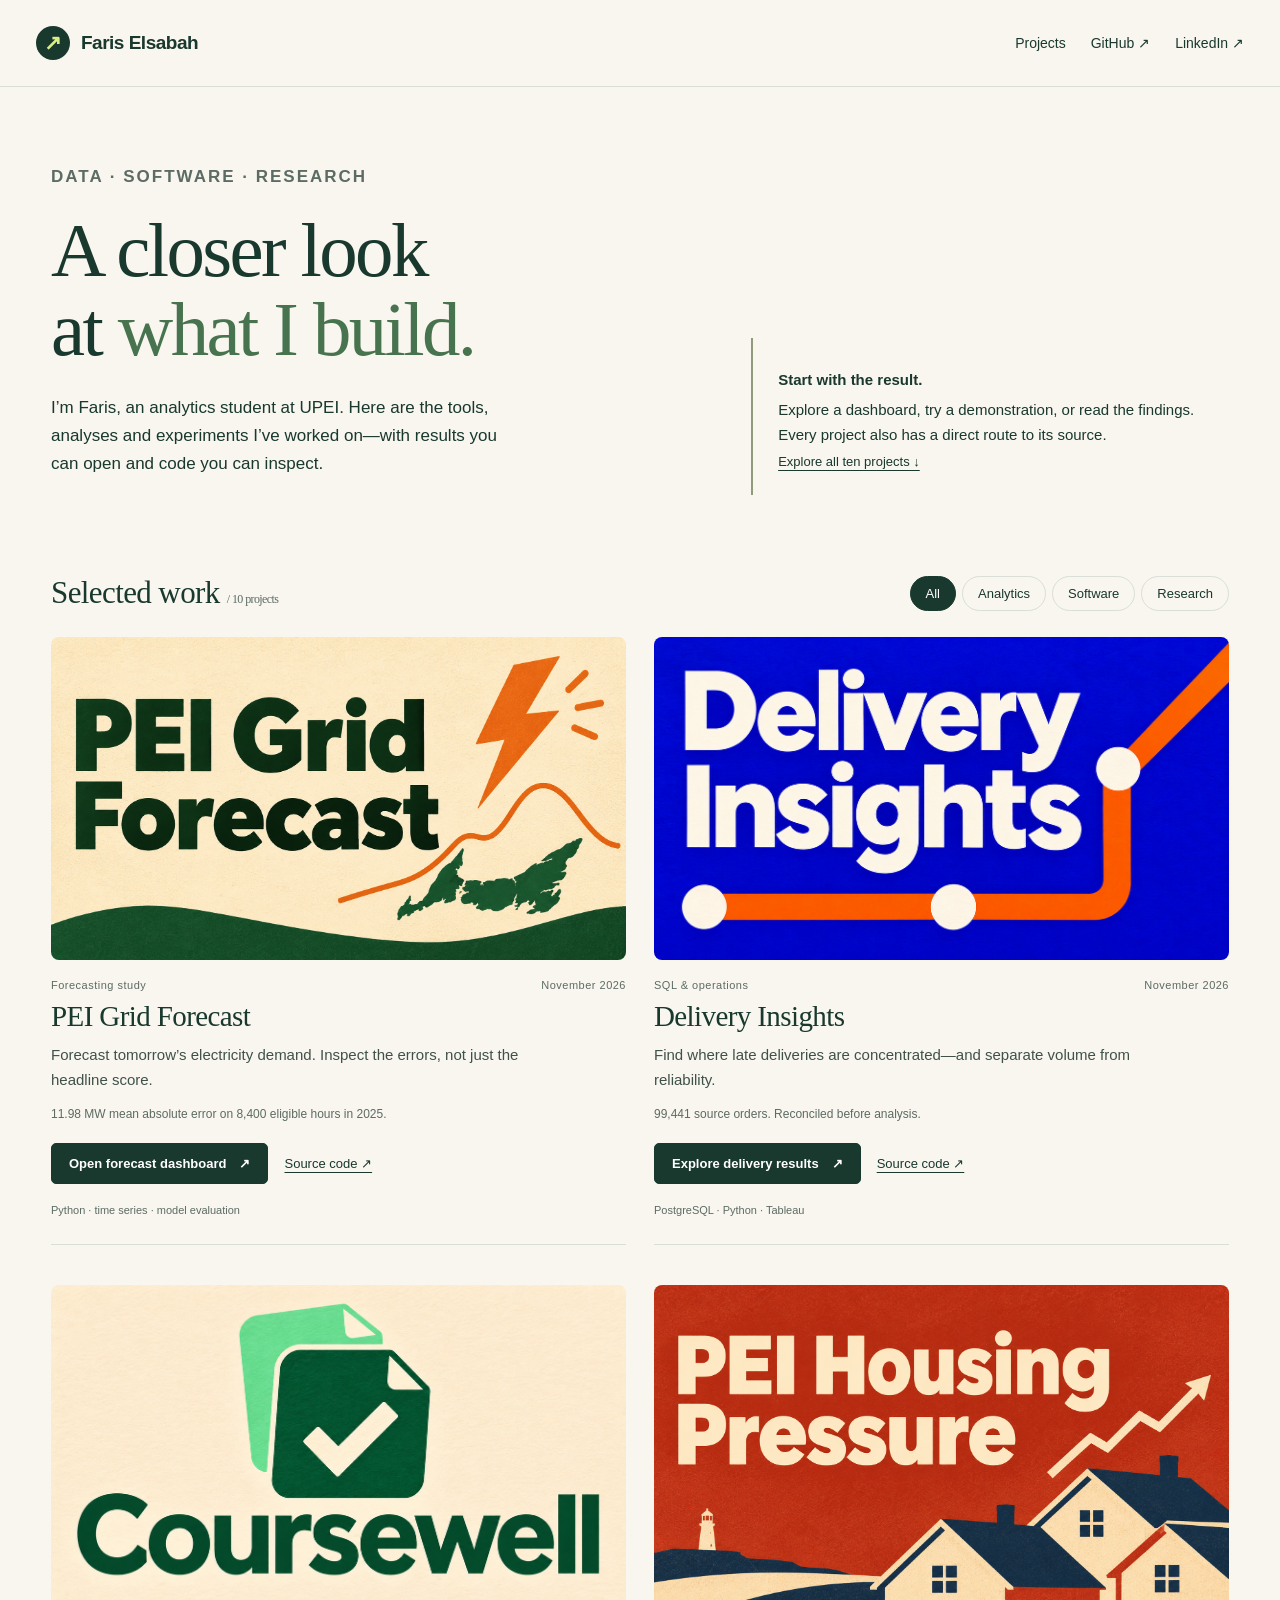
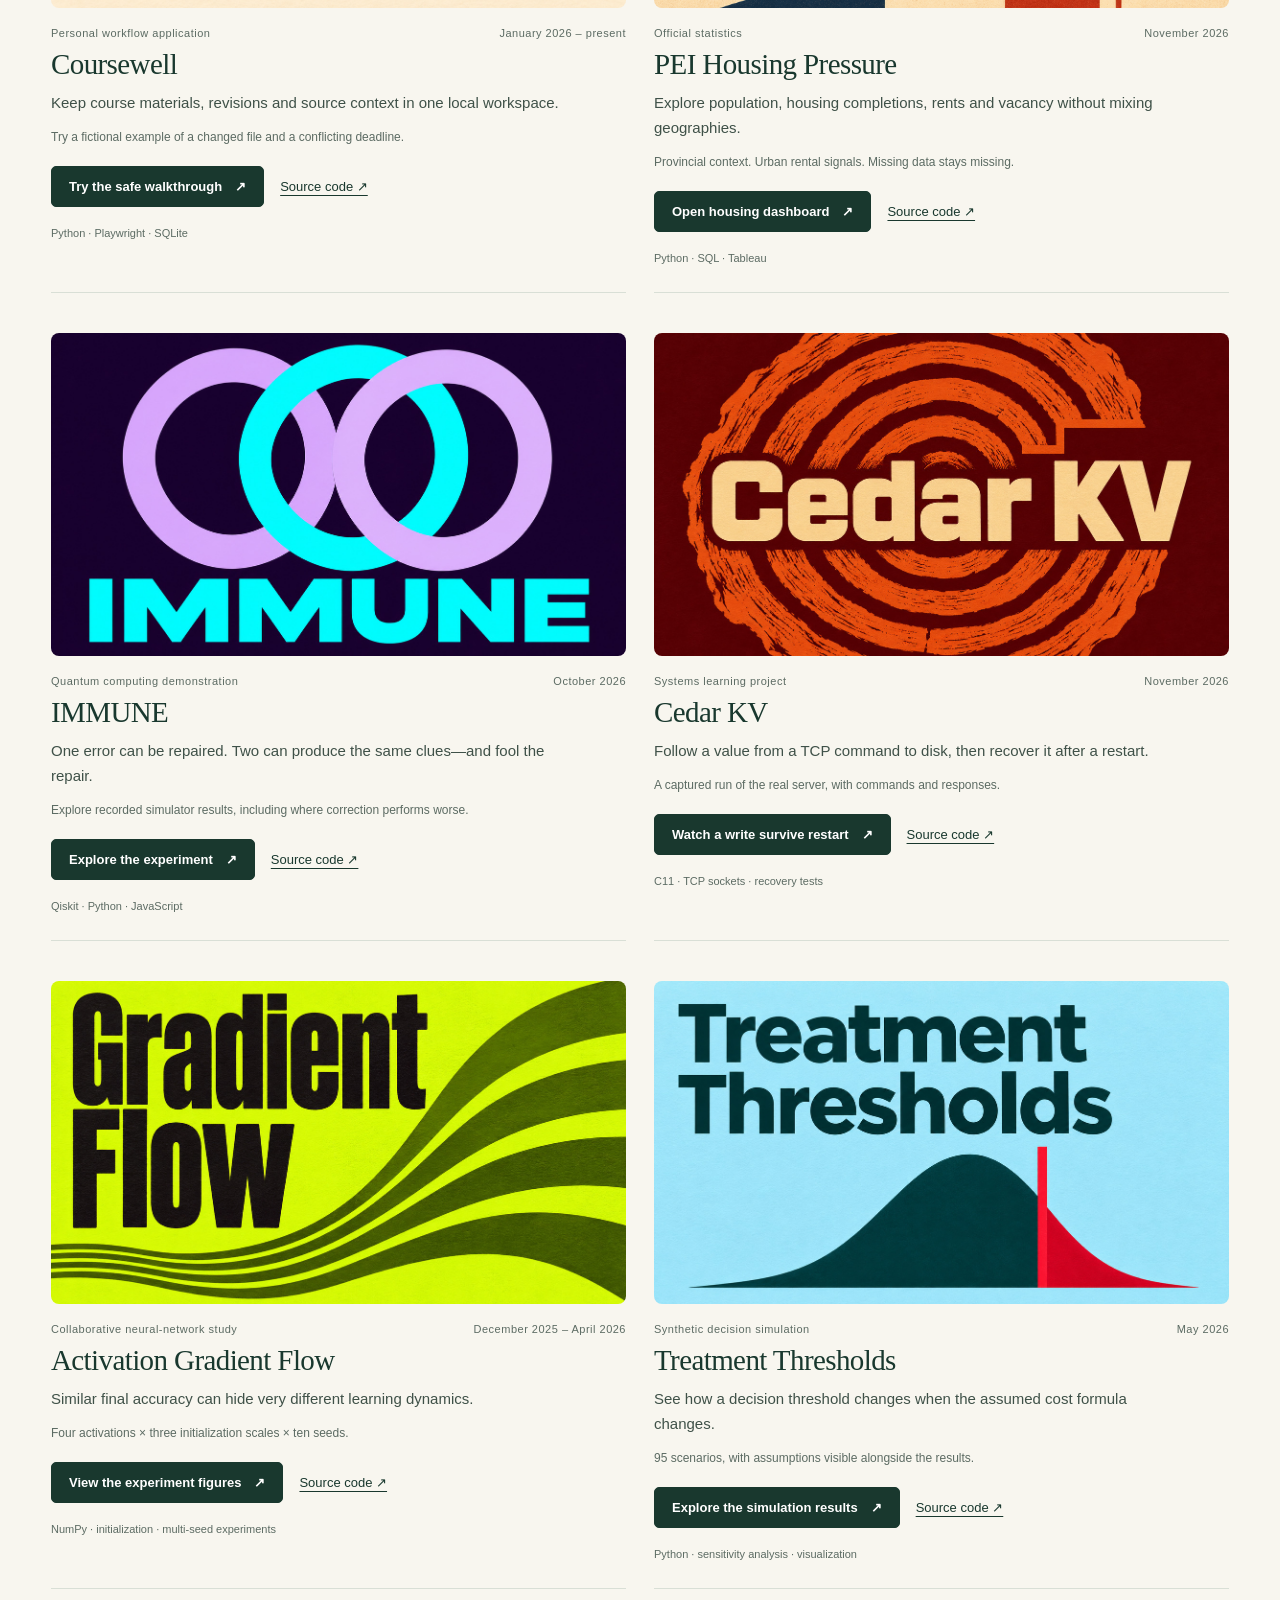
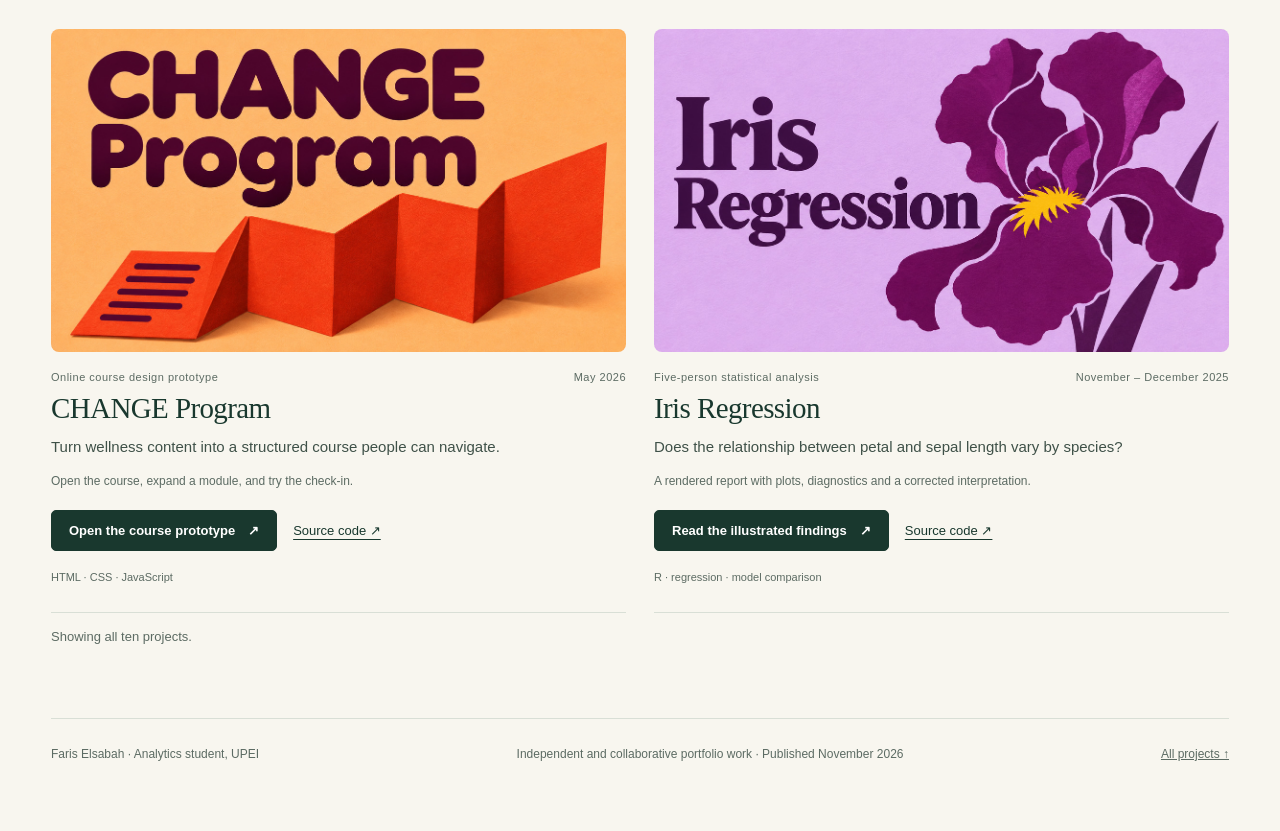
==== index.html @ 03e46f7b "Publish ten accessible project demos and results pages Public portfolio with direct results and sour" ====
<!doctype html><html lang="en"><head><link rel="canonical" href="https://fbelsabah.github.io/index.html"><meta charset="utf-8"><meta name="viewport" content="width=device-width,initial-scale=1"><title>Projects | Faris Elsabah</title><meta name="description" content="Open Faris Elsabah’s dashboards, software demonstrations and research findings. Ten projects, with direct source links."><meta property="og:title" content="Projects"><meta property="og:description" content="Open Faris Elsabah’s dashboards, software demonstrations and research findings. Ten projects, with direct source links."><meta property="og:image" content="https://fbelsabah.github.io/assets__grid.png"><link rel="icon" href="/assets__favicon.svg" type="image/svg+xml"><link rel="stylesheet" href="/assets__style.css"></head><body><a class="skip" href="#main">Skip to content</a><header class="nav"><a class="wordmark" href="/index.html"><span class="mark" aria-hidden="true">↗</span>Faris Elsabah</a><nav class="navlinks" aria-label="Main navigation"><a href="/index.html#work">Projects</a><a href="https://github.com/FBELSABAH" target="_blank" rel="noopener">GitHub ↗</a><a class="desktop" href="https://www.linkedin.com/in/fariselsabah/" target="_blank" rel="noopener">LinkedIn ↗</a></nav></header><main id="main" class="shell"><section class="hero"><div><p class="eyebrow">Data · Software · Research</p><h1>A closer look<br>at <em>what I build.</em></h1><p>I’m Faris, an analytics student at UPEI. Here are the tools, analyses and experiments I’ve worked on—with results you can open and code you can inspect.</p></div><aside class="hero-note"><p><strong>Start with the result.</strong></p><p>Explore a dashboard, try a demonstration, or read the findings. Every project also has a direct route to its source.</p><a class="text-link" href="#work">Explore all ten projects ↓</a></aside></section><section id="work" class="anchor"><div class="section-head"><h2>Selected work <span class="mini" id="project-count">/ 10 projects</span></h2><div class="filters" role="group" aria-label="Filter projects"><button type="button" data-filter="All" aria-pressed="true">All</button><button type="button" data-filter="Analytics" aria-pressed="false">Analytics</button><button type="button" data-filter="Software" aria-pressed="false">Software</button><button type="button" data-filter="Research" aria-pressed="false">Research</button></div></div><div class="grid"><article class="card" data-category="Analytics"><a class="card-cover" href="/grid.html" aria-label="Open forecast dashboard"><img src="/assets__grid.png" alt="PEI Grid Forecast project cover" loading="lazy" width="1200" height="675"></a><div class="card-meta"><span>Forecasting study</span><span>November 2026</span></div><h3>PEI Grid Forecast</h3><p>Forecast tomorrow’s electricity demand. Inspect the errors, not just the headline score.</p><p class="result">11.98 MW mean absolute error on 8,400 eligible hours in 2025.</p><div class="actions"><a class="primary" href="/grid.html">Open forecast dashboard<span aria-hidden="true">↗</span></a><a class="text-link" href="https://github.com/FBELSABAH/pei-grid-forecast" target="_blank" rel="noopener" aria-label="PEI Grid Forecast source code">Source code ↗</a></div><div class="skillline">Python · time series · model evaluation</div></article><article class="card" data-category="Analytics"><a class="card-cover" href="/delivery.html" aria-label="Explore delivery results"><img src="/assets__03-delivery-insights.jpg" alt="Delivery Insights project cover" loading="lazy" width="1200" height="675"></a><div class="card-meta"><span>SQL &amp; operations</span><span>November 2026</span></div><h3>Delivery Insights</h3><p>Find where late deliveries are concentrated—and separate volume from reliability.</p><p class="result">99,441 source orders. Reconciled before analysis.</p><div class="actions"><a class="primary" href="/delivery.html">Explore delivery results<span aria-hidden="true">↗</span></a><a class="text-link" href="https://github.com/FBELSABAH/delivery-insights" target="_blank" rel="noopener" aria-label="Delivery Insights source code">Source code ↗</a></div><div class="skillline">PostgreSQL · Python · Tableau</div></article><article class="card" data-category="Software"><a class="card-cover" href="/coursewell.html" aria-label="Try the safe walkthrough"><img src="/assets__01-coursewell.jpg" alt="Coursewell project cover" loading="lazy" width="1200" height="675"></a><div class="card-meta"><span>Personal workflow application</span><span>January 2026 – present</span></div><h3>Coursewell</h3><p>Keep course materials, revisions and source context in one local workspace.</p><p class="result">Try a fictional example of a changed file and a conflicting deadline.</p><div class="actions"><a class="primary" href="/coursewell.html">Try the safe walkthrough<span aria-hidden="true">↗</span></a><a class="text-link" href="https://github.com/FBELSABAH/coursewell" target="_blank" rel="noopener" aria-label="Coursewell source code">Source code ↗</a></div><div class="skillline">Python · Playwright · SQLite</div></article><article class="card" data-category="Analytics"><a class="card-cover" href="/housing.html" aria-label="Open housing dashboard"><img src="/assets__housing.png" alt="PEI Housing Pressure project cover" loading="lazy" width="1200" height="675"></a><div class="card-meta"><span>Official statistics</span><span>November 2026</span></div><h3>PEI Housing Pressure</h3><p>Explore population, housing completions, rents and vacancy without mixing geographies.</p><p class="result">Provincial context. Urban rental signals. Missing data stays missing.</p><div class="actions"><a class="primary" href="/housing.html">Open housing dashboard<span aria-hidden="true">↗</span></a><a class="text-link" href="https://github.com/FBELSABAH/pei-housing-pressure" target="_blank" rel="noopener" aria-label="PEI Housing Pressure source code">Source code ↗</a></div><div class="skillline">Python · SQL · Tableau</div></article><article class="card" data-category="Research"><a class="card-cover" href="/immune.html" aria-label="Explore the experiment"><img src="/assets__04-immune.jpg" alt="IMMUNE project cover" loading="lazy" width="1200" height="675"></a><div class="card-meta"><span>Quantum computing demonstration</span><span>October 2026</span></div><h3>IMMUNE</h3><p>One error can be repaired. Two can produce the same clues—and fool the repair.</p><p class="result">Explore recorded simulator results, including where correction performs worse.</p><div class="actions"><a class="primary" href="/immune.html">Explore the experiment<span aria-hidden="true">↗</span></a><a class="text-link" href="https://github.com/FBELSABAH/immune" target="_blank" rel="noopener" aria-label="IMMUNE source code">Source code ↗</a></div><div class="skillline">Qiskit · Python · JavaScript</div></article><article class="card" data-category="Software"><a class="card-cover" href="/cedar.html" aria-label="Watch a write survive restart"><img src="/assets__02-cedar-kv.jpg" alt="Cedar KV project cover" loading="lazy" width="1200" height="675"></a><div class="card-meta"><span>Systems learning project</span><span>November 2026</span></div><h3>Cedar KV</h3><p>Follow a value from a TCP command to disk, then recover it after a restart.</p><p class="result">A captured run of the real server, with commands and responses.</p><div class="actions"><a class="primary" href="/cedar.html">Watch a write survive restart<span aria-hidden="true">↗</span></a><a class="text-link" href="https://github.com/FBELSABAH/cedar-kv" target="_blank" rel="noopener" aria-label="Cedar KV source code">Source code ↗</a></div><div class="skillline">C11 · TCP sockets · recovery tests</div></article><article class="card" data-category="Research"><a class="card-cover" href="/activation.html" aria-label="View the experiment figures"><img src="/assets__07-activation-gradient-flow.jpg" alt="Activation Gradient Flow project cover" loading="lazy" width="1200" height="675"></a><div class="card-meta"><span>Collaborative neural-network study</span><span>December 2025 – April 2026</span></div><h3>Activation Gradient Flow</h3><p>Similar final accuracy can hide very different learning dynamics.</p><p class="result">Four activations × three initialization scales × ten seeds.</p><div class="actions"><a class="primary" href="/activation.html">View the experiment figures<span aria-hidden="true">↗</span></a><a class="text-link" href="https://github.com/MBELSABAH/activation-gradient-flow" target="_blank" rel="noopener" aria-label="Activation Gradient Flow source code">Source code ↗</a></div><div class="skillline">NumPy · initialization · multi-seed experiments</div></article><article class="card" data-category="Research"><a class="card-cover" href="/thresholds.html" aria-label="Explore the simulation results"><img src="/assets__06-treatment-thresholds.jpg" alt="Treatment Thresholds project cover" loading="lazy" width="1200" height="675"></a><div class="card-meta"><span>Synthetic decision simulation</span><span>May 2026</span></div><h3>Treatment Thresholds</h3><p>See how a decision threshold changes when the assumed cost formula changes.</p><p class="result">95 scenarios, with assumptions visible alongside the results.</p><div class="actions"><a class="primary" href="/thresholds.html">Explore the simulation results<span aria-hidden="true">↗</span></a><a class="text-link" href="https://github.com/FBELSABAH/healthcare-treatment-threshold-simulation" target="_blank" rel="noopener" aria-label="Treatment Thresholds source code">Source code ↗</a></div><div class="skillline">Python · sensitivity analysis · visualization</div></article><article class="card" data-category="Software"><a class="card-cover" href="/change.html" aria-label="Open the course prototype"><img src="/assets__05-change-program.jpg" alt="CHANGE Program project cover" loading="lazy" width="1200" height="675"></a><div class="card-meta"><span>Online course design prototype</span><span>May 2026</span></div><h3>CHANGE Program</h3><p>Turn wellness content into a structured course people can navigate.</p><p class="result">Open the course, expand a module, and try the check-in.</p><div class="actions"><a class="primary" href="/change.html">Open the course prototype<span aria-hidden="true">↗</span></a><a class="text-link" href="https://github.com/FBELSABAH/Change-program-design-sample" target="_blank" rel="noopener" aria-label="CHANGE Program source code">Source code ↗</a></div><div class="skillline">HTML · CSS · JavaScript</div></article><article class="card" data-category="Analytics"><a class="card-cover" href="/iris.html" aria-label="Read the illustrated findings"><img src="/assets__08-iris-regression.jpg" alt="Iris Regression project cover" loading="lazy" width="1200" height="675"></a><div class="card-meta"><span>Five-person statistical analysis</span><span>November – December 2025</span></div><h3>Iris Regression</h3><p>Does the relationship between petal and sepal length vary by species?</p><p class="result">A rendered report with plots, diagnostics and a corrected interpretation.</p><div class="actions"><a class="primary" href="/iris.html">Read the illustrated findings<span aria-hidden="true">↗</span></a><a class="text-link" href="https://github.com/FBELSABAH/Modeling-Sepal-Length-in-Iris-Flowers-Using-Multiple-Linear-Regression" target="_blank" rel="noopener" aria-label="Iris Regression source code">Source code ↗</a></div><div class="skillline">R · regression · model comparison</div></article></div><p class="notes" role="status" id="filter-status" aria-live="polite">Showing all ten projects.</p></section><footer class="footer"><span>Faris Elsabah · Analytics student, UPEI</span><span>Independent and collaborative portfolio work · Published November 2026</span><a href="/index.html#work">All projects ↑</a></footer></main><script>document.querySelectorAll('[data-filter]').forEach(b=>b.addEventListener('click',()=>{const f=b.dataset.filter;let n=0;document.querySelectorAll('[data-filter]').forEach(x=>x.setAttribute('aria-pressed',String(x===b)));document.querySelectorAll('.card').forEach(c=>{c.hidden=f!=='All'&&c.dataset.category!==f;if(!c.hidden)n++});document.getElementById('project-count').textContent='/ '+n+' projects';document.getElementById('filter-status').textContent='Showing '+n+' '+(f==='All'?'projects':f.toLowerCase()+' projects')+'.'}));</script></body></html>
---- assets__style.css ----
:root{--ink:#19382e;--muted:#5c6b63;--paper:#f8f6ef;--line:#d9dfd6;--accent:#dcef86;--white:#fffef9;--orange:#b15126;font-family:Arial,Helvetica,sans-serif;color:var(--ink);background:var(--paper);font-size:16px}*{box-sizing:border-box}body{margin:0}a{color:inherit}button,select,input{font:inherit}button,a,input,select{touch-action:manipulation}a:focus-visible,button:focus-visible,input:focus-visible,select:focus-visible,summary:focus-visible{outline:3px solid #a04616;outline-offset:5px}button{cursor:pointer}.skip{position:absolute;left:16px;top:-100px;background:var(--ink);color:white;padding:12px;z-index:30}.skip:focus{top:8px}.nav{max-width:1320px;margin:auto;display:flex;justify-content:space-between;align-items:center;padding:26px 36px;border-bottom:1px solid var(--line);gap:16px}.wordmark{font-weight:700;letter-spacing:-.5px;text-decoration:none;font-size:19px;display:flex;gap:11px;align-items:center}.mark{background:var(--ink);color:var(--accent);width:34px;height:34px;display:grid;place-items:center;border-radius:50%;font-size:21px}.navlinks{display:flex;gap:25px;font-size:14px}.navlinks a{text-decoration:none}.navlinks a:hover{text-decoration:underline}main.shell{max-width:1250px;margin:auto;padding:0 36px 70px}.hero{padding:76px 0 60px;display:grid;grid-template-columns:1.35fr 1fr;gap:55px;align-items:end}.eyebrow{text-transform:uppercase;letter-spacing:2px;font-size:11px;font-weight:700;color:var(--muted);margin:0 0 20px}h1{font:normal clamp(42px,6vw,82px)/1.03 Georgia,serif;letter-spacing:-2.6px;margin:0 0 25px}h1 em{font-style:normal;color:#47734f}p{line-height:1.65}.hero p{max-width:455px;font-size:17px}.hero-note{padding:25px;border-left:2px solid #8f9b7a}.hero-note p{font-size:15px;margin:5px 0}.mini{font-size:12px;color:var(--muted)}.section-head{display:flex;align-items:center;justify-content:space-between;gap:20px;margin:20px 0 26px}.section-head h2{font:normal 31px Georgia,serif;margin:0;letter-spacing:-.6px}.filters{display:flex;gap:6px;flex-wrap:wrap}.filters button{background:transparent;border:1px solid var(--line);color:var(--ink);padding:9px 15px;border-radius:30px;font-size:13px}.filters button[aria-pressed=true]{background:var(--ink);color:white;border-color:var(--ink)}.grid{display:grid;grid-template-columns:repeat(2,minmax(0,1fr));gap:40px 28px}.card{min-width:0;border-bottom:1px solid var(--line);padding-bottom:25px}.card[hidden]{display:none}.card-cover{display:block;overflow:hidden;background:#e7e9df;border-radius:8px;aspect-ratio:1.78}.card-cover img{width:100%;height:100%;object-fit:cover;transition:transform .3s}.card-cover:hover img{transform:scale(1.025)}.card-meta{display:flex;justify-content:space-between;gap:10px;margin:19px 0 9px;color:var(--muted);font-size:11px;letter-spacing:.5px}.card h3{font:normal 29px Georgia,serif;letter-spacing:-.6px;margin:0 0 10px}.card p{margin:0 0 12px;color:#3f5148;font-size:15px;max-width:510px}.result{font-size:12px!important;color:var(--muted)!important}.actions{display:flex;align-items:center;gap:16px;flex-wrap:wrap;margin-top:18px}.primary,.secondary{display:inline-flex;align-items:center;gap:13px;text-decoration:none;padding:12px 17px;border-radius:5px;font-weight:600;font-size:13px;border:1px solid var(--ink);background:var(--ink);color:white}.primary:hover{background:#2c513d}.secondary{background:transparent;color:var(--ink);border-color:var(--line)}.text-link{font-size:13px;text-underline-offset:4px}.skillline{font-size:11px;color:var(--muted);margin-top:17px;line-height:1.7}.footer{border-top:1px solid var(--line);margin-top:70px;padding-top:28px;display:flex;justify-content:space-between;gap:30px;flex-wrap:wrap;font-size:12px;color:var(--muted)}.project-hero{padding:56px 0 25px}.project-hero h1{font-size:clamp(39px,5vw,67px)}.lead{font-size:19px;line-height:1.6;max-width:850px;color:#3e5147}.notice{border-left:3px solid #b98735;background:#f1eadb;padding:17px 22px;font-size:14px;line-height:1.7;margin:28px 0}.notice.green{background:#eaf0df;border-color:#7b9860}.panel{background:var(--white);border:1px solid var(--line);border-radius:9px;padding:26px;margin:24px 0}.panel h2,.section-title{font:normal 30px Georgia,serif;letter-spacing:-.6px;margin:0 0 15px}.panel h3{font-size:17px;margin:0 0 14px}.panel p:last-child{margin-bottom:0}.two-col{display:grid;grid-template-columns:repeat(2,minmax(0,1fr));gap:25px}.two-col .panel{margin:0}.stats{display:grid;grid-template-columns:repeat(3,minmax(0,1fr));gap:15px;margin:30px 0}.stat{padding:24px;background:#edf0e4;border-radius:7px}.stat strong{display:block;font:normal 37px Georgia,serif;margin-bottom:7px}.stat span{font-size:12px;color:var(--muted)}.figure{margin:28px 0;background:white;border:1px solid var(--line);border-radius:9px;overflow:hidden}.figure img{display:block;width:100%;height:auto}.figure figcaption{padding:16px 22px;font-size:13px;color:var(--muted);line-height:1.7}.table-wrap{overflow:auto}table{border-collapse:collapse;width:100%;font-size:14px}th{text-align:left;font-weight:600;color:var(--muted)}td,th{padding:13px 12px;border-bottom:1px solid var(--line);vertical-align:top}td:first-child,th:first-child{padding-left:0}code,pre{font-family:ui-monospace,SFMono-Regular,Consolas,monospace}pre{white-space:pre-wrap;word-break:break-word;background:#142c24;color:#e4eddf;padding:25px;border-radius:9px;font-size:13px;line-height:1.8;overflow:auto}.controls{display:flex;align-items:center;gap:20px;flex-wrap:wrap;margin:20px 0}.controls label{font-size:14px;display:flex;gap:10px;align-items:center;flex-wrap:wrap}select{padding:9px;border:1px solid #aab6a8;border-radius:4px;background:white;color:var(--ink)}.chart svg{width:100%;height:auto;display:block}.chart svg text{font-family:Arial,sans-serif}.barrow{display:grid;grid-template-columns:55px 1fr 90px;gap:13px;align-items:center;margin:14px 0;font-size:13px}.bartrack{height:16px;background:#edf0e6;border-radius:3px}.barfill{height:100%;background:#497650;border-radius:3px}.barrow output{text-align:right}.notes{color:var(--muted);font-size:13px;line-height:1.7}.read-more{border-top:1px solid var(--line);padding:20px 0;margin-top:25px}.read-more summary{cursor:pointer;font-weight:600}.demo-shell{background:#fbfcf7;border:1px solid var(--line);border-radius:12px;padding:25px;margin:25px 0}.demo-tabs{display:flex;gap:7px;border-bottom:1px solid var(--line);padding-bottom:15px;flex-wrap:wrap}.demo-tabs button{border:0;padding:10px 16px;background:#e7ecdf;color:var(--ink);border-radius:5px}.demo-tabs button[aria-selected=true]{background:var(--ink);color:white}.demo-view[hidden]{display:none}.badge{display:inline-block;font-size:11px;padding:5px 9px;border:1px solid var(--line);border-radius:30px;margin:0 5px 6px 0}.fiction{color:#875218;background:#fbefdb;border-color:#dcc59a}.workflow-row{padding:17px;background:white;border:1px solid var(--line);border-radius:6px;margin:12px 0}.workflow-row strong{display:block;margin-bottom:7px}.diff-grid{display:grid;grid-template-columns:1fr 1fr;gap:12px}.diff-grid>div{background:#f1f3e9;padding:17px;border-radius:5px}iframe{width:100%;border:1px solid var(--line);border-radius:8px;min-height:800px;background:white}.gallery{display:grid;grid-template-columns:1fr 1fr;gap:20px}.gallery .figure{margin:0}.status-line{padding:13px 0;font-size:14px;min-height:48px}.eyebrow a{text-decoration:none}.anchor{scroll-margin-top:20px}@media(max-width:720px){.nav{padding:19px 20px}.navlinks{gap:13px;font-size:12px}.wordmark{font-size:16px}.mark{width:28px;height:28px}main.shell{padding:0 20px 45px}.hero{padding:45px 0 30px;grid-template-columns:1fr;gap:15px}h1{letter-spacing:-1.5px}.hero-note{padding:10px 18px}.hero p{font-size:16px}.section-head{display:block}.filters{margin-top:20px}.grid{grid-template-columns:1fr;gap:28px}.card h3{font-size:27px}.two-col,.gallery,.diff-grid{grid-template-columns:1fr}.stats{grid-template-columns:1fr}.stat{padding:17px}.stat strong{font-size:32px}.panel,.demo-shell{padding:20px}.project-hero{padding-top:36px}.lead{font-size:17px}.navlinks .desktop{display:none}iframe{min-height:650px}.barrow{grid-template-columns:35px 1fr 75px;gap:8px}.actions{gap:12px}}@media(prefers-reduced-motion:reduce){*{scroll-behavior:auto!important;transition:none!important}}
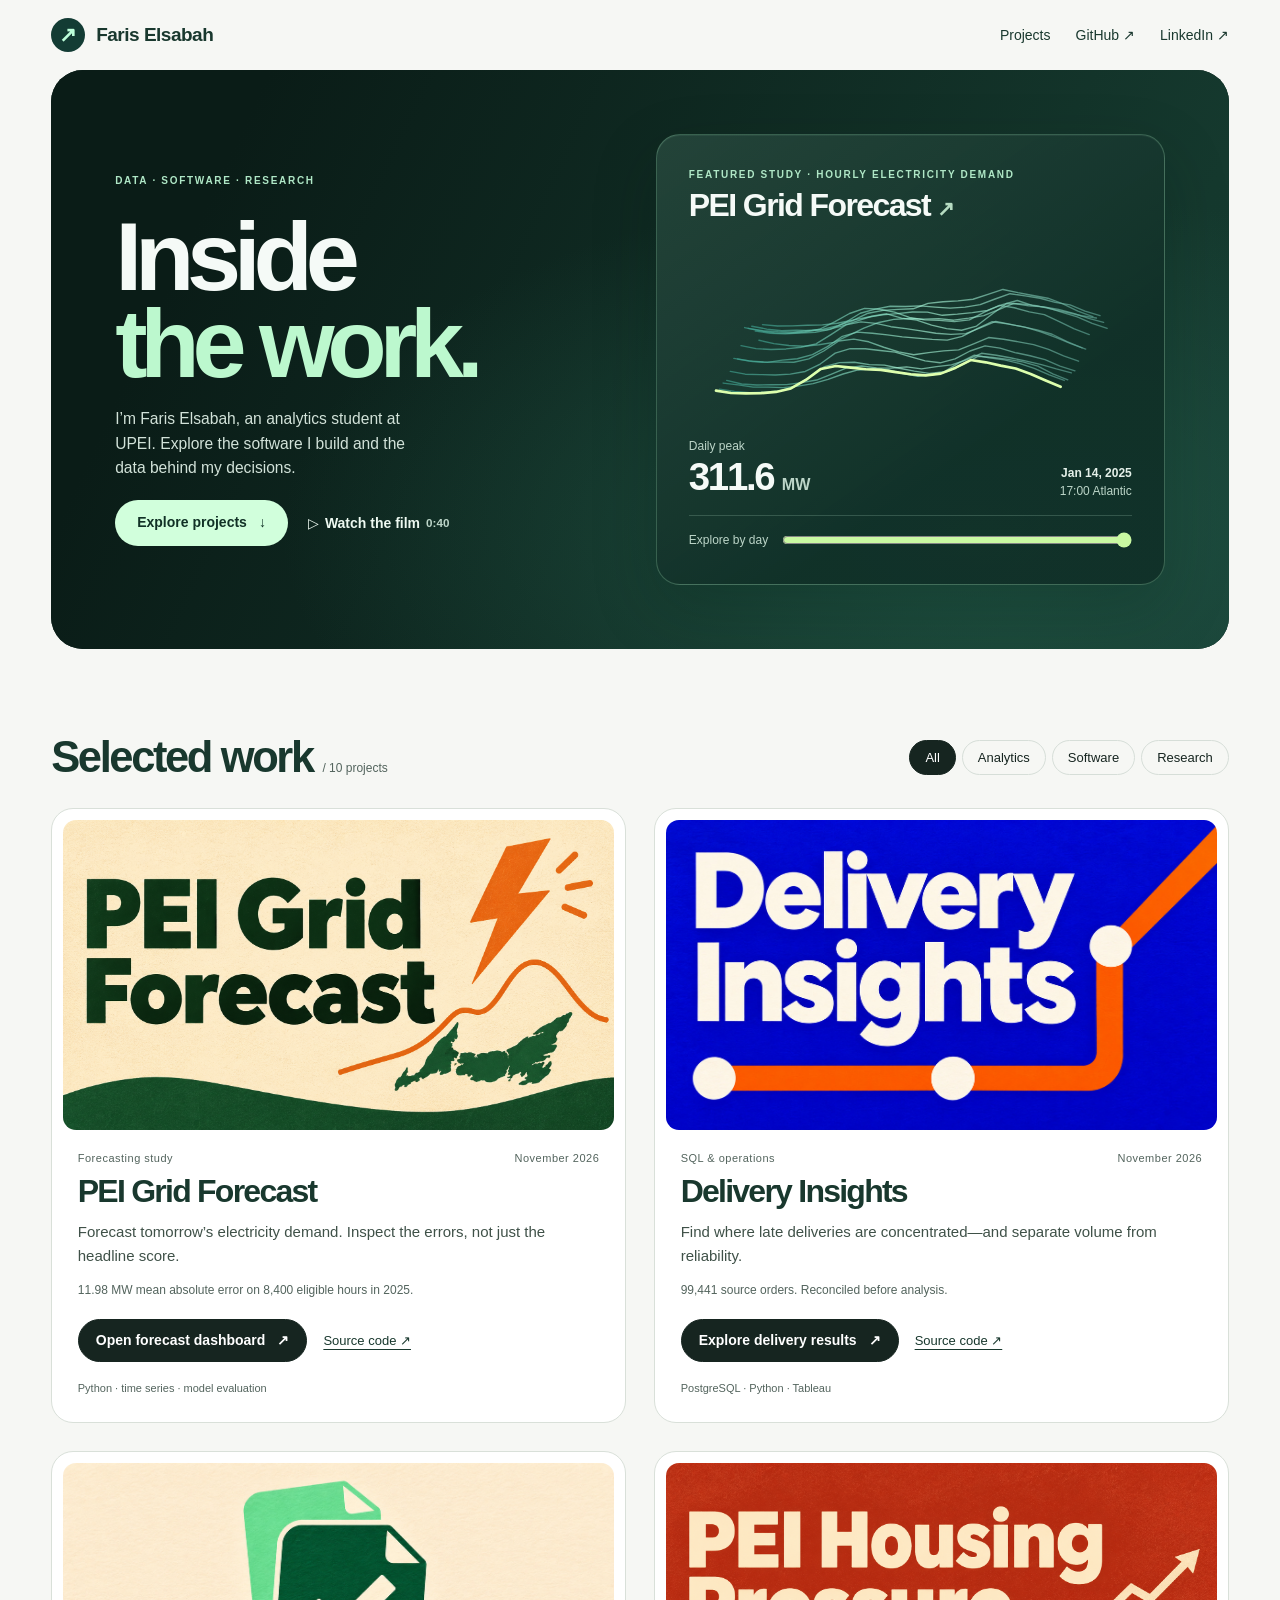
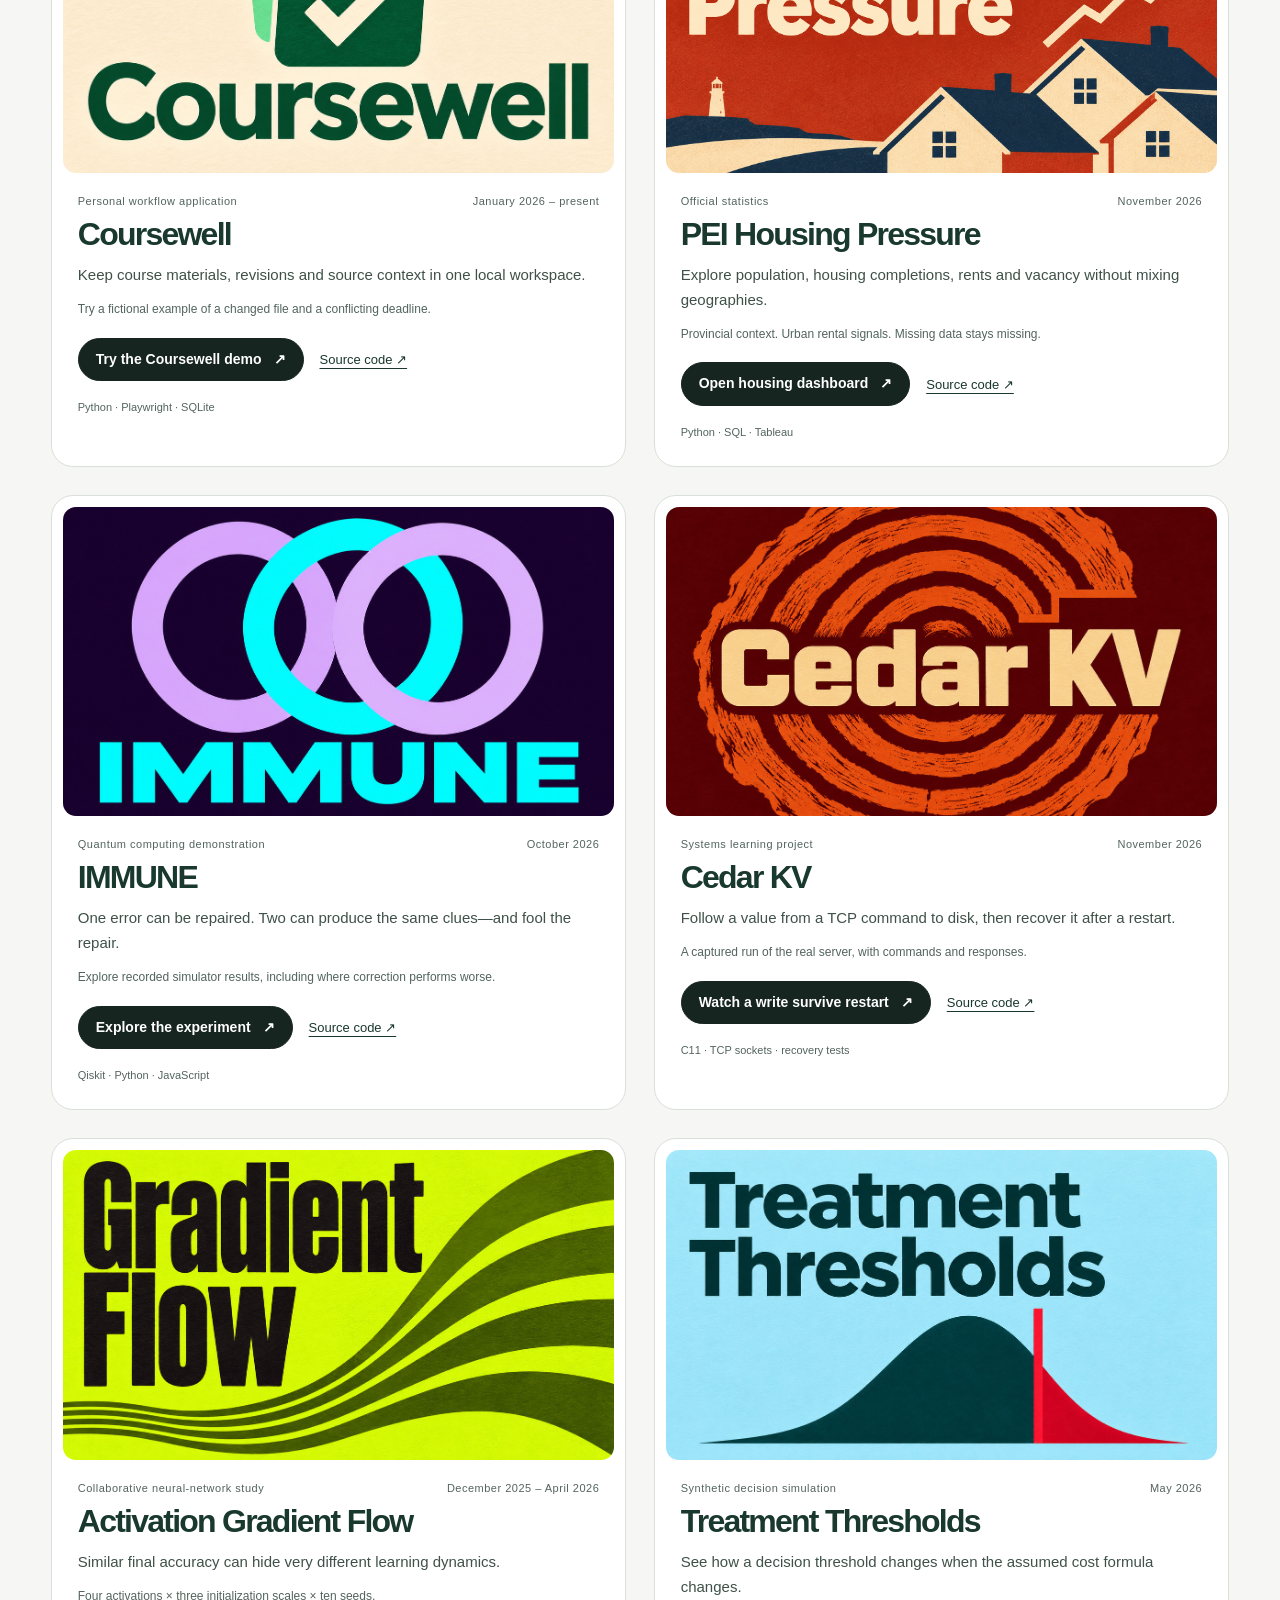
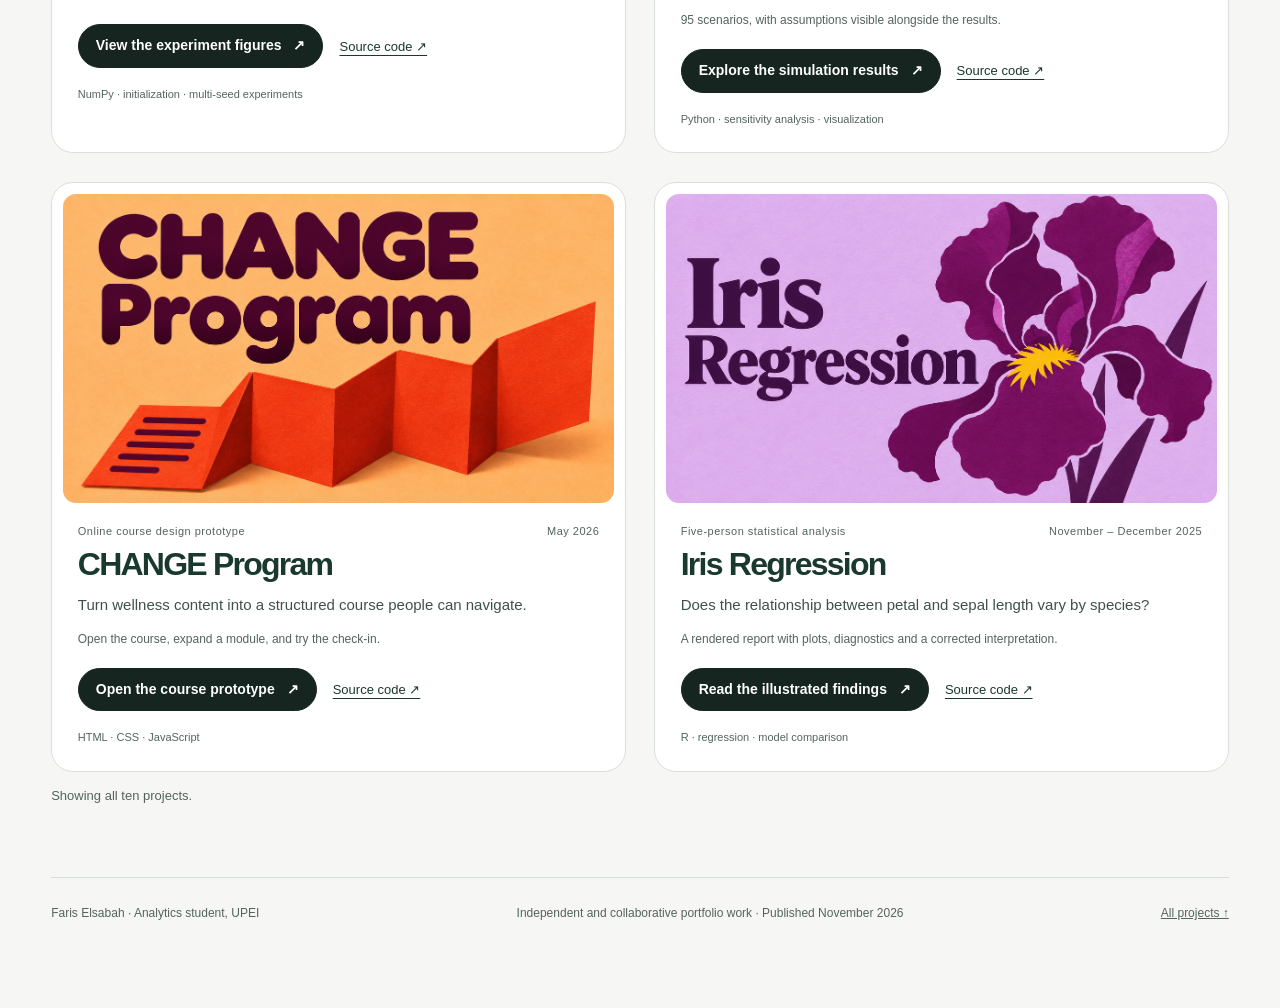
==== commit 6f54d018: "Redesign portfolio with interactive demand study and responsive project films" ====
--- a/index.html
+++ b/index.html
@@ -1 +1,23 @@
-<!doctype html><html lang="en"><head><link rel="canonical" href="https://fbelsabah.github.io/index.html"><meta charset="utf-8"><meta name="viewport" content="width=device-width,initial-scale=1"><title>Projects | Faris Elsabah</title><meta name="description" content="Open Faris Elsabah’s dashboards, software demonstrations and research findings. Ten projects, with direct source links."><meta property="og:title" content="Projects"><meta property="og:description" content="Open Faris Elsabah’s dashboards, software demonstrations and research findings. Ten projects, with direct source links."><meta property="og:image" content="https://fbelsabah.github.io/assets__grid.png"><link rel="icon" href="/assets__favicon.svg" type="image/svg+xml"><link rel="stylesheet" href="/assets__style.css"></head><body><a class="skip" href="#main">Skip to content</a><header class="nav"><a class="wordmark" href="/index.html"><span class="mark" aria-hidden="true">↗</span>Faris Elsabah</a><nav class="navlinks" aria-label="Main navigation"><a href="/index.html#work">Projects</a><a href="https://github.com/FBELSABAH" target="_blank" rel="noopener">GitHub ↗</a><a class="desktop" href="https://www.linkedin.com/in/fariselsabah/" target="_blank" rel="noopener">LinkedIn ↗</a></nav></header><main id="main" class="shell"><section class="hero"><div><p class="eyebrow">Data · Software · Research</p><h1>A closer look<br>at <em>what I build.</em></h1><p>I’m Faris, an analytics student at UPEI. Here are the tools, analyses and experiments I’ve worked on—with results you can open and code you can inspect.</p></div><aside class="hero-note"><p><strong>Start with the result.</strong></p><p>Explore a dashboard, try a demonstration, or read the findings. Every project also has a direct route to its source.</p><a class="text-link" href="#work">Explore all ten projects ↓</a></aside></section><section id="work" class="anchor"><div class="section-head"><h2>Selected work <span class="mini" id="project-count">/ 10 projects</span></h2><div class="filters" role="group" aria-label="Filter projects"><button type="button" data-filter="All" aria-pressed="true">All</button><button type="button" data-filter="Analytics" aria-pressed="false">Analytics</button><button type="button" data-filter="Software" aria-pressed="false">Software</button><button type="button" data-filter="Research" aria-pressed="false">Research</button></div></div><div class="grid"><article class="card" data-category="Analytics"><a class="card-cover" href="/grid.html" aria-label="Open forecast dashboard"><img src="/assets__grid.png" alt="PEI Grid Forecast project cover" loading="lazy" width="1200" height="675"></a><div class="card-meta"><span>Forecasting study</span><span>November 2026</span></div><h3>PEI Grid Forecast</h3><p>Forecast tomorrow’s electricity demand. Inspect the errors, not just the headline score.</p><p class="result">11.98 MW mean absolute error on 8,400 eligible hours in 2025.</p><div class="actions"><a class="primary" href="/grid.html">Open forecast dashboard<span aria-hidden="true">↗</span></a><a class="text-link" href="https://github.com/FBELSABAH/pei-grid-forecast" target="_blank" rel="noopener" aria-label="PEI Grid Forecast source code">Source code ↗</a></div><div class="skillline">Python · time series · model evaluation</div></article><article class="card" data-category="Analytics"><a class="card-cover" href="/delivery.html" aria-label="Explore delivery results"><img src="/assets__03-delivery-insights.jpg" alt="Delivery Insights project cover" loading="lazy" width="1200" height="675"></a><div class="card-meta"><span>SQL &amp; operations</span><span>November 2026</span></div><h3>Delivery Insights</h3><p>Find where late deliveries are concentrated—and separate volume from reliability.</p><p class="result">99,441 source orders. Reconciled before analysis.</p><div class="actions"><a class="primary" href="/delivery.html">Explore delivery results<span aria-hidden="true">↗</span></a><a class="text-link" href="https://github.com/FBELSABAH/delivery-insights" target="_blank" rel="noopener" aria-label="Delivery Insights source code">Source code ↗</a></div><div class="skillline">PostgreSQL · Python · Tableau</div></article><article class="card" data-category="Software"><a class="card-cover" href="/coursewell.html" aria-label="Try the safe walkthrough"><img src="/assets__01-coursewell.jpg" alt="Coursewell project cover" loading="lazy" width="1200" height="675"></a><div class="card-meta"><span>Personal workflow application</span><span>January 2026 – present</span></div><h3>Coursewell</h3><p>Keep course materials, revisions and source context in one local workspace.</p><p class="result">Try a fictional example of a changed file and a conflicting deadline.</p><div class="actions"><a class="primary" href="/coursewell.html">Try the safe walkthrough<span aria-hidden="true">↗</span></a><a class="text-link" href="https://github.com/FBELSABAH/coursewell" target="_blank" rel="noopener" aria-label="Coursewell source code">Source code ↗</a></div><div class="skillline">Python · Playwright · SQLite</div></article><article class="card" data-category="Analytics"><a class="card-cover" href="/housing.html" aria-label="Open housing dashboard"><img src="/assets__housing.png" alt="PEI Housing Pressure project cover" loading="lazy" width="1200" height="675"></a><div class="card-meta"><span>Official statistics</span><span>November 2026</span></div><h3>PEI Housing Pressure</h3><p>Explore population, housing completions, rents and vacancy without mixing geographies.</p><p class="result">Provincial context. Urban rental signals. Missing data stays missing.</p><div class="actions"><a class="primary" href="/housing.html">Open housing dashboard<span aria-hidden="true">↗</span></a><a class="text-link" href="https://github.com/FBELSABAH/pei-housing-pressure" target="_blank" rel="noopener" aria-label="PEI Housing Pressure source code">Source code ↗</a></div><div class="skillline">Python · SQL · Tableau</div></article><article class="card" data-category="Research"><a class="card-cover" href="/immune.html" aria-label="Explore the experiment"><img src="/assets__04-immune.jpg" alt="IMMUNE project cover" loading="lazy" width="1200" height="675"></a><div class="card-meta"><span>Quantum computing demonstration</span><span>October 2026</span></div><h3>IMMUNE</h3><p>One error can be repaired. Two can produce the same clues—and fool the repair.</p><p class="result">Explore recorded simulator results, including where correction performs worse.</p><div class="actions"><a class="primary" href="/immune.html">Explore the experiment<span aria-hidden="true">↗</span></a><a class="text-link" href="https://github.com/FBELSABAH/immune" target="_blank" rel="noopener" aria-label="IMMUNE source code">Source code ↗</a></div><div class="skillline">Qiskit · Python · JavaScript</div></article><article class="card" data-category="Software"><a class="card-cover" href="/cedar.html" aria-label="Watch a write survive restart"><img src="/assets__02-cedar-kv.jpg" alt="Cedar KV project cover" loading="lazy" width="1200" height="675"></a><div class="card-meta"><span>Systems learning project</span><span>November 2026</span></div><h3>Cedar KV</h3><p>Follow a value from a TCP command to disk, then recover it after a restart.</p><p class="result">A captured run of the real server, with commands and responses.</p><div class="actions"><a class="primary" href="/cedar.html">Watch a write survive restart<span aria-hidden="true">↗</span></a><a class="text-link" href="https://github.com/FBELSABAH/cedar-kv" target="_blank" rel="noopener" aria-label="Cedar KV source code">Source code ↗</a></div><div class="skillline">C11 · TCP sockets · recovery tests</div></article><article class="card" data-category="Research"><a class="card-cover" href="/activation.html" aria-label="View the experiment figures"><img src="/assets__07-activation-gradient-flow.jpg" alt="Activation Gradient Flow project cover" loading="lazy" width="1200" height="675"></a><div class="card-meta"><span>Collaborative neural-network study</span><span>December 2025 – April 2026</span></div><h3>Activation Gradient Flow</h3><p>Similar final accuracy can hide very different learning dynamics.</p><p class="result">Four activations × three initialization scales × ten seeds.</p><div class="actions"><a class="primary" href="/activation.html">View the experiment figures<span aria-hidden="true">↗</span></a><a class="text-link" href="https://github.com/MBELSABAH/activation-gradient-flow" target="_blank" rel="noopener" aria-label="Activation Gradient Flow source code">Source code ↗</a></div><div class="skillline">NumPy · initialization · multi-seed experiments</div></article><article class="card" data-category="Research"><a class="card-cover" href="/thresholds.html" aria-label="Explore the simulation results"><img src="/assets__06-treatment-thresholds.jpg" alt="Treatment Thresholds project cover" loading="lazy" width="1200" height="675"></a><div class="card-meta"><span>Synthetic decision simulation</span><span>May 2026</span></div><h3>Treatment Thresholds</h3><p>See how a decision threshold changes when the assumed cost formula changes.</p><p class="result">95 scenarios, with assumptions visible alongside the results.</p><div class="actions"><a class="primary" href="/thresholds.html">Explore the simulation results<span aria-hidden="true">↗</span></a><a class="text-link" href="https://github.com/FBELSABAH/healthcare-treatment-threshold-simulation" target="_blank" rel="noopener" aria-label="Treatment Thresholds source code">Source code ↗</a></div><div class="skillline">Python · sensitivity analysis · visualization</div></article><article class="card" data-category="Software"><a class="card-cover" href="/change.html" aria-label="Open the course prototype"><img src="/assets__05-change-program.jpg" alt="CHANGE Program project cover" loading="lazy" width="1200" height="675"></a><div class="card-meta"><span>Online course design prototype</span><span>May 2026</span></div><h3>CHANGE Program</h3><p>Turn wellness content into a structured course people can navigate.</p><p class="result">Open the course, expand a module, and try the check-in.</p><div class="actions"><a class="primary" href="/change.html">Open the course prototype<span aria-hidden="true">↗</span></a><a class="text-link" href="https://github.com/FBELSABAH/Change-program-design-sample" target="_blank" rel="noopener" aria-label="CHANGE Program source code">Source code ↗</a></div><div class="skillline">HTML · CSS · JavaScript</div></article><article class="card" data-category="Analytics"><a class="card-cover" href="/iris.html" aria-label="Read the illustrated findings"><img src="/assets__08-iris-regression.jpg" alt="Iris Regression project cover" loading="lazy" width="1200" height="675"></a><div class="card-meta"><span>Five-person statistical analysis</span><span>November – December 2025</span></div><h3>Iris Regression</h3><p>Does the relationship between petal and sepal length vary by species?</p><p class="result">A rendered report with plots, diagnostics and a corrected interpretation.</p><div class="actions"><a class="primary" href="/iris.html">Read the illustrated findings<span aria-hidden="true">↗</span></a><a class="text-link" href="https://github.com/FBELSABAH/Modeling-Sepal-Length-in-Iris-Flowers-Using-Multiple-Linear-Regression" target="_blank" rel="noopener" aria-label="Iris Regression source code">Source code ↗</a></div><div class="skillline">R · regression · model comparison</div></article></div><p class="notes" role="status" id="filter-status" aria-live="polite">Showing all ten projects.</p></section><footer class="footer"><span>Faris Elsabah · Analytics student, UPEI</span><span>Independent and collaborative portfolio work · Published November 2026</span><a href="/index.html#work">All projects ↑</a></footer></main><script>document.querySelectorAll('[data-filter]').forEach(b=>b.addEventListener('click',()=>{const f=b.dataset.filter;let n=0;document.querySelectorAll('[data-filter]').forEach(x=>x.setAttribute('aria-pressed',String(x===b)));document.querySelectorAll('.card').forEach(c=>{c.hidden=f!=='All'&&c.dataset.category!==f;if(!c.hidden)n++});document.getElementById('project-count').textContent='/ '+n+' projects';document.getElementById('filter-status').textContent='Showing '+n+' '+(f==='All'?'projects':f.toLowerCase()+' projects')+'.'}));</script></body></html>+<!doctype html><html lang="en"><head><link rel="canonical" href="https://fbelsabah.github.io/index.html"><meta charset="utf-8"><meta name="viewport" content="width=device-width,initial-scale=1"><title>Projects | Faris Elsabah</title><meta name="description" content="Open Faris Elsabah’s dashboards, software demonstrations and research findings. Ten projects, with direct source links."><meta property="og:title" content="Projects"><meta property="og:description" content="Open Faris Elsabah’s dashboards, software demonstrations and research findings. Ten projects, with direct source links."><meta property="og:image" content="https://fbelsabah.github.io/assets__grid.png"><link rel="icon" href="/assets__favicon.svg" type="image/svg+xml"><link rel="stylesheet" href="/assets__style.css"><link rel="stylesheet" href="/portfolio-studio.css"><script defer src="/portfolio-motion.js"></script></head><body class="studio-home"><a class="skip" href="#main">Skip to content</a><header class="nav"><a class="wordmark" href="/index.html"><span class="mark" aria-hidden="true">↗</span>Faris Elsabah</a><nav class="navlinks" aria-label="Main navigation"><a href="/index.html#work">Projects</a><a href="https://github.com/FBELSABAH" target="_blank" rel="noopener">GitHub ↗</a><a class="desktop" href="https://www.linkedin.com/in/fariselsabah/" target="_blank" rel="noopener">LinkedIn ↗</a></nav></header><main id="main" class="shell"><section class="studio-hero" aria-labelledby="hero-title">
+  <div class="hero-intro">
+    <p class="kicker">Data · Software · Research</p>
+    <h1 id="hero-title">Inside<br><em>the work.</em></h1>
+    <p class="hero-bio">I’m Faris Elsabah, an analytics student at UPEI. Explore the software I build and the data behind my decisions.</p>
+    <div class="hero-actions">
+      <a class="studio-primary" href="#work">Explore projects <span aria-hidden="true">↓</span></a>
+      <a class="film-link" href="/grid.html#film"><span aria-hidden="true">▷</span> Watch the film <small>0:40</small></a>
+    </div>
+  </div>
+  <figure class="load-preview">
+    <figcaption><span class="kicker">Featured study · Hourly electricity demand</span><a href="/grid.html#study-views">PEI Grid Forecast <span aria-hidden="true">↗</span></a></figcaption>
+    <svg class="load-landscape" viewBox="0 0 470 216" role="img" aria-labelledby="load-title load-desc">
+      <title id="load-title">Two weeks of electricity demand on Prince Edward Island</title>
+      <desc id="load-desc">Each line is a day of observed hourly load, from midnight at the left to 11 p.m. at the right. The highlighted day’s peak is shown below.</desc>
+      <defs><linearGradient id="trace-color"><stop stop-color="#3fa694"/><stop offset=".53" stop-color="#afffe0"/><stop offset="1" stop-color="#61a899"/></linearGradient></defs>
+      <g class="ridges"><path class="ridge" style="--row:0" data-day="2025-01-01" data-peak="262.2" data-hour="17:00" d="M78.0,100.4 L93.9,101.8 L109.8,101.7 L125.7,101.1 L141.6,100.6 L157.5,98.9 L173.4,95.6 L189.3,92.6 L205.2,90.1 L221.1,88.8 L237.0,87.0 L252.9,87.1 L268.8,90.5 L284.7,89.3 L300.6,87.7 L316.5,85.4 L332.4,79.1 L348.3,74.8 L364.2,79.9 L380.1,82.4 L396.0,87.3 L411.9,92.1 L427.8,99.0 L443.7,104.3" pathLength="1"/><path class="ridge" style="--row:1" data-day="2025-01-02" data-peak="270.3" data-hour="17:00" d="M74.2,117.0 L90.1,120.5 L106.0,122.5 L121.9,123.3 L137.8,121.8 L153.7,119.2 L169.6,111.7 L185.5,104.2 L201.4,98.1 L217.3,94.9 L233.2,93.9 L249.1,94.5 L265.0,94.1 L280.9,95.7 L296.8,93.5 L312.7,90.8 L328.6,84.5 L344.5,77.8 L360.4,80.5 L376.3,81.5 L392.2,84.2 L408.1,88.4 L424.0,93.8 L439.9,98.0" pathLength="1"/><path class="ridge" style="--row:2" data-day="2025-01-03" data-peak="309.1" data-hour="17:00" d="M70.4,107.3 L86.3,109.5 L102.2,110.2 L118.1,109.3 L134.0,108.5 L149.9,105.5 L165.8,98.1 L181.7,88.3 L197.6,83.9 L213.5,80.9 L229.4,81.2 L245.3,80.5 L261.2,81.8 L277.1,82.9 L293.0,81.9 L308.9,79.1 L324.8,73.2 L340.7,67.6 L356.6,69.9 L372.5,72.4 L388.4,76.8 L404.3,79.5 L420.2,86.0 L436.1,90.9" pathLength="1"/><path class="ridge" style="--row:3" data-day="2025-01-04" data-peak="299.9" data-hour="17:00" d="M66.6,102.1 L82.5,105.1 L98.4,106.9 L114.3,106.4 L130.2,106.7 L146.1,105.8 L162.0,101.9 L177.9,96.6 L193.8,91.5 L209.7,88.9 L225.6,93.5 L241.5,95.7 L257.4,100.9 L273.3,104.7 L289.2,106.4 L305.1,101.9 L321.0,89.6 L336.9,78.0 L352.8,78.4 L368.7,80.2 L384.6,83.9 L400.5,87.3 L416.4,91.0 L432.3,93.4" pathLength="1"/><path class="ridge" style="--row:4" data-day="2025-01-05" data-peak="349.7" data-hour="17:00" d="M62.8,104.3 L78.7,106.9 L94.6,107.9 L110.5,108.5 L126.4,106.6 L142.3,105.1 L158.2,101.4 L174.1,96.0 L190.0,88.3 L205.9,85.3 L221.8,84.2 L237.7,83.6 L253.6,77.8 L269.5,76.1 L285.4,75.2 L301.3,73.5 L317.2,68.2 L333.1,63.1 L349.0,66.5 L364.9,69.5 L380.8,72.4 L396.7,78.5 L412.6,86.0 L428.5,91.8" pathLength="1"/><path class="ridge" style="--row:5" data-day="2025-01-06" data-peak="325.7" data-hour="17:00" d="M59.0,103.5 L74.9,106.9 L90.8,109.2 L106.7,109.5 L122.6,108.2 L138.5,105.3 L154.4,97.4 L170.3,88.6 L186.2,83.1 L202.1,84.1 L218.0,87.2 L233.9,92.8 L249.8,95.3 L265.7,95.9 L281.6,97.2 L297.5,95.4 L313.4,87.1 L329.3,79.9 L345.2,82.5 L361.1,86.9 L377.0,89.8 L392.9,97.1 L408.8,105.0 L424.7,110.9" pathLength="1"/><path class="ridge" style="--row:6" data-day="2025-01-07" data-peak="301.3" data-hour="17:00" d="M55.2,122.7 L71.1,125.9 L87.0,126.8 L102.9,126.2 L118.8,124.4 L134.7,120.9 L150.6,111.0 L166.5,100.7 L182.4,97.5 L198.3,99.0 L214.2,102.6 L230.1,104.6 L246.0,107.0 L261.9,109.6 L277.8,110.8 L293.7,109.9 L309.6,103.5 L325.5,96.9 L341.4,100.1 L357.3,103.4 L373.2,108.0 L389.1,114.0 L405.0,120.5 L420.9,126.4" pathLength="1"/><path class="ridge" style="--row:7" data-day="2025-01-08" data-peak="315.5" data-hour="17:00" d="M51.4,136.9 L67.3,139.5 L83.2,140.5 L99.1,138.1 L115.0,136.6 L130.9,132.2 L146.8,123.8 L162.7,112.8 L178.6,108.4 L194.5,109.5 L210.4,111.3 L226.3,113.4 L242.2,114.7 L258.1,116.0 L274.0,116.8 L289.9,112.8 L305.8,104.6 L321.7,97.3 L337.6,99.6 L353.5,102.5 L369.4,106.0 L385.3,110.6 L401.2,118.4 L417.1,125.1" pathLength="1"/><path class="ridge" style="--row:8" data-day="2025-01-09" data-peak="291.6" data-hour="17:00" d="M47.6,136.2 L63.5,138.9 L79.4,140.0 L95.3,140.2 L111.2,140.3 L127.1,136.8 L143.0,128.4 L158.9,117.8 L174.8,115.8 L190.7,118.6 L206.6,124.4 L222.5,129.3 L238.4,132.4 L254.3,130.1 L270.2,128.3 L286.1,127.2 L302.0,120.7 L317.9,114.1 L333.8,115.9 L349.7,118.7 L365.6,121.6 L381.5,126.7 L397.4,133.6 L413.3,139.2" pathLength="1"/><path class="ridge" style="--row:9" data-day="2025-01-10" data-peak="286.0" data-hour="17:00" d="M43.8,150.0 L59.7,153.0 L75.6,153.4 L91.5,153.8 L107.4,152.9 L123.3,150.1 L139.2,142.2 L155.1,130.6 L171.0,125.8 L186.9,126.0 L202.8,127.8 L218.7,129.6 L234.6,134.4 L250.5,138.9 L266.4,140.9 L282.3,136.7 L298.2,128.4 L314.1,123.0 L330.0,125.4 L345.9,130.1 L361.8,133.4 L377.7,137.6 L393.6,144.4 L409.5,149.4" pathLength="1"/><path class="ridge" style="--row:10" data-day="2025-01-11" data-peak="283.1" data-hour="17:00" d="M40.0,159.6 L55.9,163.4 L71.8,164.5 L87.7,164.2 L103.6,164.1 L119.5,162.0 L135.4,159.2 L151.3,152.8 L167.2,146.3 L183.1,144.3 L199.0,146.3 L214.9,146.6 L230.8,145.2 L246.7,147.3 L262.6,145.0 L278.5,143.1 L294.4,137.8 L310.3,130.8 L326.2,132.9 L342.1,135.8 L358.0,139.1 L373.9,142.8 L389.8,147.4 L405.7,151.5" pathLength="1"/><path class="ridge" style="--row:11" data-day="2025-01-12" data-peak="290.7" data-hour="17:00" d="M36.2,162.4 L52.1,164.3 L68.0,166.7 L83.9,166.7 L99.8,167.3 L115.7,165.6 L131.6,163.0 L147.5,158.4 L163.4,152.8 L179.3,148.5 L195.2,147.2 L211.1,148.3 L227.0,152.3 L242.9,155.3 L258.8,153.6 L274.7,150.0 L290.6,142.9 L306.5,134.0 L322.4,135.2 L338.3,137.3 L354.2,140.0 L370.1,144.4 L386.0,152.6 L401.9,158.9" pathLength="1"/><path class="ridge" style="--row:12" data-day="2025-01-13" data-peak="308.6" data-hour="17:00" d="M32.4,168.9 L48.3,171.4 L64.2,172.5 L80.1,172.0 L96.0,170.8 L111.9,166.1 L127.8,155.7 L143.7,145.0 L159.6,140.7 L175.5,140.3 L191.4,142.9 L207.3,143.3 L223.2,146.7 L239.1,149.7 L255.0,152.2 L270.9,150.2 L286.8,140.7 L302.7,132.8 L318.6,135.5 L334.5,137.8 L350.4,141.6 L366.3,146.8 L382.2,153.6 L398.1,159.6" pathLength="1"/><path class="ridge" style="--row:13" data-day="2025-01-14" data-peak="311.6" data-hour="17:00" d="M28.6,170.4 L44.5,173.0 L60.4,173.3 L76.3,173.1 L92.2,171.8 L108.1,168.1 L124.0,159.1 L139.9,147.4 L155.8,144.3 L171.7,146.0 L187.6,147.8 L203.5,148.4 L219.4,150.8 L235.3,153.0 L251.2,154.3 L267.1,152.4 L283.0,146.1 L298.9,138.0 L314.8,140.4 L330.7,143.9 L346.6,147.0 L362.5,152.7 L378.4,159.7 L394.3,166.4" pathLength="1"/></g>
+      <path class="active-trace" d="M28.6,170.4 L44.5,173.0 L60.4,173.3 L76.3,173.1 L92.2,171.8 L108.1,168.1 L124.0,159.1 L139.9,147.4 L155.8,144.3 L171.7,146.0 L187.6,147.8 L203.5,148.4 L219.4,150.8 L235.3,153.0 L251.2,154.3 L267.1,152.4 L283.0,146.1 L298.9,138.0 L314.8,140.4 L330.7,143.9 L346.6,147.0 L362.5,152.7 L378.4,159.7 L394.3,166.4"/>
+    </svg>
+    <div class="sample-readout"><div><span class="sample-label">Daily peak</span><strong id="sample-peak">311.6 <small>MW</small></strong></div><div class="sample-time"><time id="sample-date" datetime="2025-01-14">Jan 14, 2025</time><span id="sample-hour">17:00 Atlantic</span></div></div>
+    <label class="sample-slider" hidden><span>Explore by day</span><input id="sample-day" type="range" min="0" max="13" value="13" aria-label="Select study day"></label>
+  </figure>
+</section><section id="work" class="anchor"><div class="section-head"><h2>Selected work <span class="mini" id="project-count">/ 10 projects</span></h2><div class="filters" role="group" aria-label="Filter projects"><button type="button" data-filter="All" aria-pressed="true">All</button><button type="button" data-filter="Analytics" aria-pressed="false">Analytics</button><button type="button" data-filter="Software" aria-pressed="false">Software</button><button type="button" data-filter="Research" aria-pressed="false">Research</button></div></div><div class="grid"><article class="card" data-category="Analytics"><a class="card-cover" href="/grid.html" aria-label="Open forecast dashboard"><img src="/assets__grid.png" alt="PEI Grid Forecast project cover" loading="lazy" width="1200" height="675"></a><div class="card-meta"><span>Forecasting study</span><span>November 2026</span></div><h3>PEI Grid Forecast</h3><p>Forecast tomorrow’s electricity demand. Inspect the errors, not just the headline score.</p><p class="result">11.98 MW mean absolute error on 8,400 eligible hours in 2025.</p><div class="actions"><a class="primary" href="/grid.html">Open forecast dashboard<span aria-hidden="true">↗</span></a><a class="text-link" href="https://github.com/FBELSABAH/pei-grid-forecast" target="_blank" rel="noopener" aria-label="PEI Grid Forecast source code">Source code ↗</a></div><div class="skillline">Python · time series · model evaluation</div></article><article class="card" data-category="Analytics"><a class="card-cover" href="/delivery.html" aria-label="Explore delivery results"><img src="/assets__03-delivery-insights.jpg" alt="Delivery Insights project cover" loading="lazy" width="1200" height="675"></a><div class="card-meta"><span>SQL &amp; operations</span><span>November 2026</span></div><h3>Delivery Insights</h3><p>Find where late deliveries are concentrated—and separate volume from reliability.</p><p class="result">99,441 source orders. Reconciled before analysis.</p><div class="actions"><a class="primary" href="/delivery.html">Explore delivery results<span aria-hidden="true">↗</span></a><a class="text-link" href="https://github.com/FBELSABAH/delivery-insights" target="_blank" rel="noopener" aria-label="Delivery Insights source code">Source code ↗</a></div><div class="skillline">PostgreSQL · Python · Tableau</div></article><article class="card" data-category="Software"><a class="card-cover" href="/coursewell.html" aria-label="Try the Coursewell demo"><img src="/assets__01-coursewell.jpg" alt="Coursewell project cover" loading="lazy" width="1200" height="675"></a><div class="card-meta"><span>Personal workflow application</span><span>January 2026 – present</span></div><h3>Coursewell</h3><p>Keep course materials, revisions and source context in one local workspace.</p><p class="result">Try a fictional example of a changed file and a conflicting deadline.</p><div class="actions"><a class="primary" href="/coursewell.html">Try the Coursewell demo<span aria-hidden="true">↗</span></a><a class="text-link" href="https://github.com/FBELSABAH/coursewell" target="_blank" rel="noopener" aria-label="Coursewell source code">Source code ↗</a></div><div class="skillline">Python · Playwright · SQLite</div></article><article class="card" data-category="Analytics"><a class="card-cover" href="/housing.html" aria-label="Open housing dashboard"><img src="/assets__housing.png" alt="PEI Housing Pressure project cover" loading="lazy" width="1200" height="675"></a><div class="card-meta"><span>Official statistics</span><span>November 2026</span></div><h3>PEI Housing Pressure</h3><p>Explore population, housing completions, rents and vacancy without mixing geographies.</p><p class="result">Provincial context. Urban rental signals. Missing data stays missing.</p><div class="actions"><a class="primary" href="/housing.html">Open housing dashboard<span aria-hidden="true">↗</span></a><a class="text-link" href="https://github.com/FBELSABAH/pei-housing-pressure" target="_blank" rel="noopener" aria-label="PEI Housing Pressure source code">Source code ↗</a></div><div class="skillline">Python · SQL · Tableau</div></article><article class="card" data-category="Research"><a class="card-cover" href="/immune.html" aria-label="Explore the experiment"><img src="/assets__04-immune.jpg" alt="IMMUNE project cover" loading="lazy" width="1200" height="675"></a><div class="card-meta"><span>Quantum computing demonstration</span><span>October 2026</span></div><h3>IMMUNE</h3><p>One error can be repaired. Two can produce the same clues—and fool the repair.</p><p class="result">Explore recorded simulator results, including where correction performs worse.</p><div class="actions"><a class="primary" href="/immune.html">Explore the experiment<span aria-hidden="true">↗</span></a><a class="text-link" href="https://github.com/FBELSABAH/immune" target="_blank" rel="noopener" aria-label="IMMUNE source code">Source code ↗</a></div><div class="skillline">Qiskit · Python · JavaScript</div></article><article class="card" data-category="Software"><a class="card-cover" href="/cedar.html" aria-label="Watch a write survive restart"><img src="/assets__02-cedar-kv.jpg" alt="Cedar KV project cover" loading="lazy" width="1200" height="675"></a><div class="card-meta"><span>Systems learning project</span><span>November 2026</span></div><h3>Cedar KV</h3><p>Follow a value from a TCP command to disk, then recover it after a restart.</p><p class="result">A captured run of the real server, with commands and responses.</p><div class="actions"><a class="primary" href="/cedar.html">Watch a write survive restart<span aria-hidden="true">↗</span></a><a class="text-link" href="https://github.com/FBELSABAH/cedar-kv" target="_blank" rel="noopener" aria-label="Cedar KV source code">Source code ↗</a></div><div class="skillline">C11 · TCP sockets · recovery tests</div></article><article class="card" data-category="Research"><a class="card-cover" href="/activation.html" aria-label="View the experiment figures"><img src="/assets__07-activation-gradient-flow.jpg" alt="Activation Gradient Flow project cover" loading="lazy" width="1200" height="675"></a><div class="card-meta"><span>Collaborative neural-network study</span><span>December 2025 – April 2026</span></div><h3>Activation Gradient Flow</h3><p>Similar final accuracy can hide very different learning dynamics.</p><p class="result">Four activations × three initialization scales × ten seeds.</p><div class="actions"><a class="primary" href="/activation.html">View the experiment figures<span aria-hidden="true">↗</span></a><a class="text-link" href="https://github.com/MBELSABAH/activation-gradient-flow" target="_blank" rel="noopener" aria-label="Activation Gradient Flow source code">Source code ↗</a></div><div class="skillline">NumPy · initialization · multi-seed experiments</div></article><article class="card" data-category="Research"><a class="card-cover" href="/thresholds.html" aria-label="Explore the simulation results"><img src="/assets__06-treatment-thresholds.jpg" alt="Treatment Thresholds project cover" loading="lazy" width="1200" height="675"></a><div class="card-meta"><span>Synthetic decision simulation</span><span>May 2026</span></div><h3>Treatment Thresholds</h3><p>See how a decision threshold changes when the assumed cost formula changes.</p><p class="result">95 scenarios, with assumptions visible alongside the results.</p><div class="actions"><a class="primary" href="/thresholds.html">Explore the simulation results<span aria-hidden="true">↗</span></a><a class="text-link" href="https://github.com/FBELSABAH/healthcare-treatment-threshold-simulation" target="_blank" rel="noopener" aria-label="Treatment Thresholds source code">Source code ↗</a></div><div class="skillline">Python · sensitivity analysis · visualization</div></article><article class="card" data-category="Software"><a class="card-cover" href="/change.html" aria-label="Open the course prototype"><img src="/assets__05-change-program.jpg" alt="CHANGE Program project cover" loading="lazy" width="1200" height="675"></a><div class="card-meta"><span>Online course design prototype</span><span>May 2026</span></div><h3>CHANGE Program</h3><p>Turn wellness content into a structured course people can navigate.</p><p class="result">Open the course, expand a module, and try the check-in.</p><div class="actions"><a class="primary" href="/change.html">Open the course prototype<span aria-hidden="true">↗</span></a><a class="text-link" href="https://github.com/FBELSABAH/Change-program-design-sample" target="_blank" rel="noopener" aria-label="CHANGE Program source code">Source code ↗</a></div><div class="skillline">HTML · CSS · JavaScript</div></article><article class="card" data-category="Analytics"><a class="card-cover" href="/iris.html" aria-label="Read the illustrated findings"><img src="/assets__08-iris-regression.jpg" alt="Iris Regression project cover" loading="lazy" width="1200" height="675"></a><div class="card-meta"><span>Five-person statistical analysis</span><span>November – December 2025</span></div><h3>Iris Regression</h3><p>Does the relationship between petal and sepal length vary by species?</p><p class="result">A rendered report with plots, diagnostics and a corrected interpretation.</p><div class="actions"><a class="primary" href="/iris.html">Read the illustrated findings<span aria-hidden="true">↗</span></a><a class="text-link" href="https://github.com/FBELSABAH/Modeling-Sepal-Length-in-Iris-Flowers-Using-Multiple-Linear-Regression" target="_blank" rel="noopener" aria-label="Iris Regression source code">Source code ↗</a></div><div class="skillline">R · regression · model comparison</div></article></div><p class="notes" role="status" id="filter-status" aria-live="polite">Showing all ten projects.</p></section><footer class="footer"><span>Faris Elsabah · Analytics student, UPEI</span><span>Independent and collaborative portfolio work · Published November 2026</span><a href="/index.html#work">All projects ↑</a></footer></main><script>document.querySelectorAll('[data-filter]').forEach(b=>b.addEventListener('click',()=>{const f=b.dataset.filter;let n=0;document.querySelectorAll('[data-filter]').forEach(x=>x.setAttribute('aria-pressed',String(x===b)));document.querySelectorAll('.card').forEach(c=>{c.hidden=f!=='All'&&c.dataset.category!==f;if(!c.hidden)n++});document.getElementById('project-count').textContent='/ '+n+' projects';document.getElementById('filter-status').textContent='Showing '+n+' '+(f==='All'?'projects':f.toLowerCase()+' projects')+'.'}));</script></body></html>
--- a/portfolio-studio.css
+++ b/portfolio-studio.css
@@ -0,0 +1,175 @@
+/* Portfolio shell and the interactive load study */
+:root {
+  --studio-ease: cubic-bezier(.2,.8,.2,1);
+  --display: -apple-system, BlinkMacSystemFont, "Helvetica Neue", Arial, sans-serif;
+}
+body:has(main.shell) {
+  --paper: #f6f7f4;
+  --ink: #162520;
+  --muted: #53645d;
+  --line: #d6ded8;
+  background: var(--paper);
+  font-family: var(--display);
+}
+.nav { max-width: 1376px; padding: 18px clamp(20px, 4vw, 60px); border: 0; }
+.navlinks { align-items: center; }
+.wordmark .mark { background: #133c34; color: #bcffda; }
+main.shell { max-width: 1376px; padding-inline: clamp(16px, 4vw, 60px); }
+.studio-hero {
+  position: relative;
+  isolation: isolate;
+  overflow: hidden;
+  display: grid;
+  grid-template-columns: minmax(0, 1fr) minmax(0, 1.04fr);
+  align-items: center;
+  gap: clamp(24px, 4vw, 72px);
+  padding: clamp(36px, 5vw, 80px);
+  border-radius: clamp(20px, 2.5vw, 38px);
+  color: #f5faf7;
+  background: #0a201b;
+}
+.studio-hero::before {
+  content: "";
+  position: absolute;
+  z-index: -1;
+  inset: 0;
+  background: radial-gradient(ellipse at 78% 80%, #28665288, transparent 53%),
+              linear-gradient(115deg, #0a1c17 15%, #15392e 84%, #163b32);
+}
+.kicker, .hero-intro .kicker {
+  margin: 0;
+  font: 650 10px/1.5 var(--display);
+  letter-spacing: .17em;
+  text-transform: uppercase;
+  color: #afe7c6;
+}
+.hero-intro h1 {
+  font: 600 clamp(62px, 7.6vw, 114px)/.89 var(--display);
+  letter-spacing: -.075em;
+  margin: 26px 0 20px;
+}
+.hero-intro h1 em { color: #bcf8ce; font-style: normal; }
+.hero-bio { max-width: 36ch; color: #d2e2d9; font-size: clamp(15px, 1.22vw, 19px); line-height: 1.55; }
+.studio-primary, .shell .primary, .shell .secondary {
+  display: inline-flex; align-items: center; gap: 12px; border-radius: 100px;
+  font: 620 14px/1.25 var(--display); text-decoration: none;
+}
+.studio-primary { background: #d1ffdc; color: #113126; padding: 14px 22px; margin-top: 10px; }
+.load-preview {
+  min-width: 0; margin: 0;
+  padding: clamp(20px, 2.5vw, 40px);
+  border: 1px solid #a2e4ba45; border-radius: 24px;
+  background: linear-gradient(145deg, #294b40c9, #102f27e6 67%);
+  box-shadow: inset 0 1px 0 #d1ffe20f, 0 24px 64px #031f163b;
+}
+.load-preview figcaption { display: grid; gap: 5px; }
+.load-preview figcaption a { width: fit-content; color: #f5faf7; text-decoration: none; font-weight: 610; font-size: clamp(23px, 2.5vw, 36px); letter-spacing: -.05em; }
+.load-preview figcaption a span { display: inline-block; font-size: .65em; color: #b6dcc2; }
+.load-landscape { display: block; width: 100%; height: auto; margin-block: 6px 2px; overflow: visible; }
+.ridge, .active-trace { fill: none; stroke-linejoin: round; stroke-linecap: round; }
+.ridge { stroke: url(#trace-color); opacity: .62; stroke-width: 1.45; }
+.active-trace { stroke: #ddffad; stroke-width: 2.8; }
+.sample-readout { display: flex; justify-content: space-between; align-items: end; gap: 12px; font-variant-numeric: tabular-nums; }
+.sample-label, .sample-time, .sample-slider { font-size: 12px; color: #bcd5c8; }
+.sample-readout strong { display: block; margin-top: 2px; font-size: clamp(26px, 3vw, 43px); font-weight: 550; letter-spacing: -.06em; line-height: 1.1; }
+.sample-readout small { color: #bcd5c8; font-size: .42em; letter-spacing: 0; }
+.sample-time { display: grid; gap: 4px; text-align: right; }
+.sample-time time { color: #e4f0e9; font-weight: 600; }
+.sample-slider { display: flex; align-items: center; gap: 14px; margin-top: 17px; padding-top: 12px; border-top: 1px solid #bfebcf33; }
+.sample-slider[hidden] { display: none; }
+.sample-slider input { flex: 1; width: 0; min-width: 46px; margin: 0; height: 24px; accent-color: #c9f9a2; cursor: pointer; }
+#work { padding-top: clamp(32px, 5vw, 72px); }
+.section-head h2, .shell .card h3, .shell .project-hero h1 { font-family: var(--display); font-weight: 600; letter-spacing: -.055em; }
+#work .section-head h2 { font-size: clamp(30px, 3.4vw, 48px); }
+#project-count { font: 500 12px var(--display); letter-spacing: 0; white-space: nowrap; }
+#work .grid { gap: clamp(20px, 2.2vw, 34px); }
+.shell .card {
+  border: 1px solid #d9e0d9; border-radius: 22px; padding: 12px clamp(17px, 2vw, 30px) 24px;
+  background: #fff; overflow: hidden;
+}
+.shell .card-cover { margin: -1px calc(11px - clamp(17px, 2vw, 30px)) 0; border-radius: 13px; aspect-ratio: 16/9; }
+.shell .card h3 { font-size: clamp(26px, 2.5vw, 39px); }
+.shell .card-meta { margin-top: 22px; }
+.shell .card .actions { margin-top: 18px; }
+.shell .project-hero { border-top: 1px solid var(--line); }
+.shell .panel, .shell .figure, .shell .demo-shell { border-radius: 18px; }
+.shell .footer { padding-bottom: 18px; }
+.studio-home a:focus-visible, .load-preview input:focus-visible { outline-color: #cc8839; }
+
+/* Size the two players from their media, with a single inset around each one. */
+.project-film {
+  display: grid; grid-template-columns: minmax(0, 1fr) minmax(0, .8fr);
+  align-items: center; gap: clamp(24px, 5vw, 76px);
+  padding: clamp(20px, 3.5vw, 54px); margin: 0 0 36px;
+  border-radius: 22px; background: linear-gradient(120deg, #102d26, #224b40); color: #f0f7ef;
+}
+.project-film .eyebrow { color: #afe6c2; }
+.project-film h2 { max-width: 13em; font-size: clamp(32px, 4vw, 61px); letter-spacing: -.055em; line-height: 1.03; margin-bottom: 22px; }
+.project-film-copy > p:not(.eyebrow), .project-film details, .project-film figcaption { color: #c8dbd1; }
+.project-film-copy > p { max-width: 49ch; }
+.project-film .film-actions { display: flex; flex-wrap: wrap; gap: 12px 24px; margin: 23px 0; }
+.project-film a, .project-film summary { color: #d6ffbd; font-size: 14px; cursor: pointer; }
+.project-film details p { margin: 10px 0 0; font-size: 14px; }
+.project-film figure { justify-self: center; width: min(100%, 380px, 52vh); margin: 0; }
+.project-film video { display: block; width: 100%; height: auto; aspect-ratio: 4/5; object-fit: contain; border-radius: 12px; background: #0a1b16; }
+.project-film figcaption { margin-top: 10px; font-size: 12px; line-height: 1.45; }
+.video-frame:has(.video-player) { background: none; padding: 0; display: block; min-height: 0; border-radius: 0; }
+.video-frame:has(.video-player)::before { content: none; }
+.video-frame .video-player { display: block; width: 100%; height: auto; border: 0; border-radius: 12px; box-shadow: none; }
+.video-frame .video-caption { margin: 16px 0 0; text-align: left; color: var(--ink); }
+.video-frame .video-caption p { color: var(--muted); }
+@media (max-width: 760px) {
+  .studio-hero { grid-template-columns: minmax(0,1fr); padding: clamp(20px, 6vw, 42px); gap: 28px; }
+  .hero-intro h1 { font-size: clamp(57px, 12vw, 87px); margin-block: 20px 14px; }
+  .hero-bio { max-width: 47ch; }
+  .load-preview { border-radius: 17px; }
+  .load-landscape { max-height: 210px; }
+  .project-film { grid-template-columns: 1fr; }
+  .project-film figure { width: min(100%, 380px); }
+  #course-view .view-shell { grid-template-columns: minmax(0, 1fr); }
+  #course-view .view-shell > *, #course-view .hero > * { min-width: 0; }
+  #course-view .hero { grid-template-columns: minmax(0, 1fr); }
+  .section-block:has(.video-player) .section-body { padding: 12px; }
+  .section-block:has(.video-player) .section-head { padding-inline: 12px; }
+}
+@media print { .project-film, .sample-slider { display: none; } }
+@media (prefers-reduced-motion: no-preference) {
+  html { scroll-behavior: smooth; }
+  @view-transition { navigation: auto; }
+  ::view-transition-old(root) { animation-duration: 140ms; }
+  ::view-transition-new(root) { animation-duration: 240ms; }
+  .hero-intro > *, .load-preview { animation: studio-enter .8s var(--studio-ease) backwards; }
+  .hero-intro h1 { animation-delay: 70ms; }
+  .hero-bio { animation-delay: 140ms; }
+  .studio-primary, .load-preview { animation-delay: 200ms; }
+  .ridge { stroke-dasharray: 1; animation: trace-in 1s var(--studio-ease) backwards; animation-delay: calc(130ms + var(--row) * 24ms); }
+  .active-trace { animation: trace-light 1.1s backwards; }
+  .studio-primary, .shell .primary, .shell .secondary, .filters button, .shell .card, .nav .mark, .load-preview figcaption a span {
+    transition: transform 320ms var(--studio-ease), box-shadow 320ms var(--studio-ease), background-color 220ms, color 220ms;
+  }
+  .shell .card-cover img { transition: transform 700ms var(--studio-ease); }
+  .studio-primary:active, .shell .primary:active, .filters button:active { transform: scale(.97); }
+  @media (hover: hover) {
+    .shell .card:has(.card-cover:hover) { transform: translateY(-4px); box-shadow: 0 16px 45px #16342812; }
+    .shell .card-cover:hover img { transform: scale(1.035); }
+    .studio-primary:hover, .shell .primary:hover, .shell .secondary:hover { transform: translateY(-2px); }
+    .wordmark:hover .mark { transform: rotate(8deg); }
+    .load-preview figcaption a:hover span { transform: translate(3px, -3px); }
+  }
+  @keyframes studio-enter { from { opacity: 0; transform: translateY(18px); } }
+  @keyframes trace-in { from { stroke-dashoffset: 1; opacity: 0; } to { stroke-dashoffset: 0; } }
+  @keyframes trace-light { from { opacity: 0; } 65% { opacity: 0; } }
+}
+@media (prefers-reduced-motion: reduce) {
+  html { scroll-behavior: auto; }
+}
+.hero-actions { display: flex; flex-wrap: wrap; gap: 12px 20px; align-items: center; margin-top: 20px; }
+.hero-actions .studio-primary { margin-top: 0; }
+.film-link { display: inline-flex; align-items: center; gap: 6px; min-height: 44px; color: #edf9f1; font: 550 14px var(--display); text-decoration: none; }
+.film-link:hover { text-decoration: underline; text-underline-offset: 4px; }
+.film-link small { color: #bcd5c8; font-variant-numeric: tabular-nums; }
+@media (prefers-reduced-motion: no-preference) {
+  .hero-intro .hero-actions { animation-delay: 200ms; }
+  .demo-view:not([hidden]), .view:not([hidden]), .module-panel:not([hidden]) { animation: studio-enter 350ms var(--studio-ease); }
+  ::view-transition-group(*) { animation-timing-function: cubic-bezier(.22,.74,.18,1); }
+}
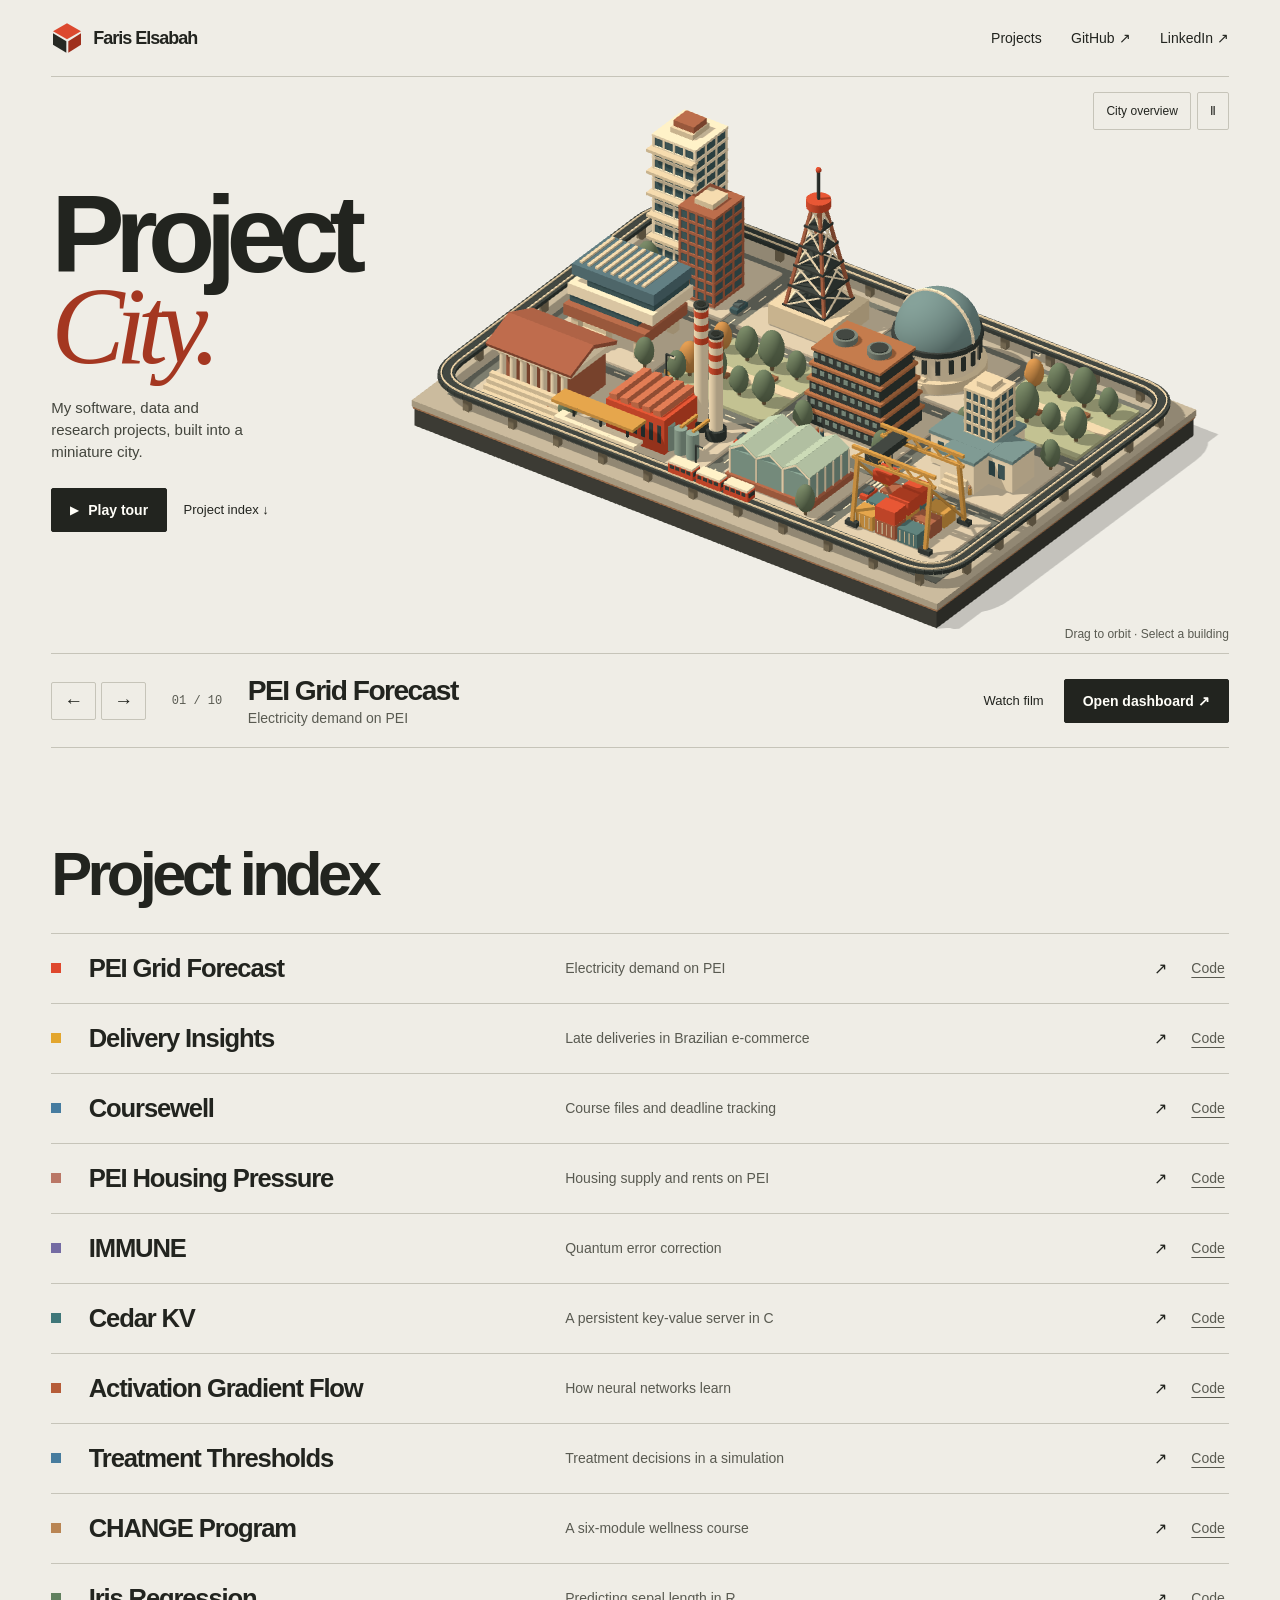
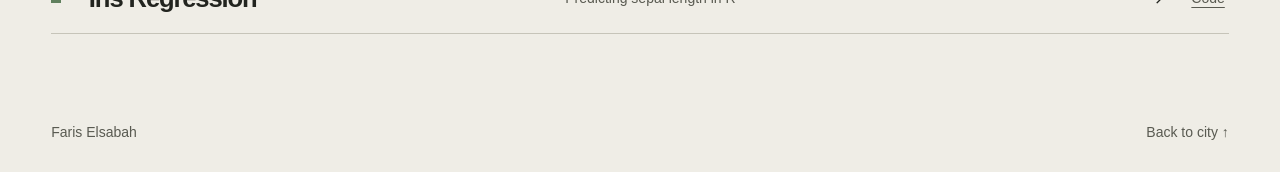
==== commit 0890d939: "Build a cinematic project city with ten interactive architectural landmarks" ====
--- a/index.html
+++ b/index.html
@@ -1,23 +1,87 @@
-<!doctype html><html lang="en"><head><link rel="canonical" href="https://fbelsabah.github.io/index.html"><meta charset="utf-8"><meta name="viewport" content="width=device-width,initial-scale=1"><title>Projects | Faris Elsabah</title><meta name="description" content="Open Faris Elsabah’s dashboards, software demonstrations and research findings. Ten projects, with direct source links."><meta property="og:title" content="Projects"><meta property="og:description" content="Open Faris Elsabah’s dashboards, software demonstrations and research findings. Ten projects, with direct source links."><meta property="og:image" content="https://fbelsabah.github.io/assets__grid.png"><link rel="icon" href="/assets__favicon.svg" type="image/svg+xml"><link rel="stylesheet" href="/assets__style.css"><link rel="stylesheet" href="/portfolio-studio.css"><script defer src="/portfolio-motion.js"></script></head><body class="studio-home"><a class="skip" href="#main">Skip to content</a><header class="nav"><a class="wordmark" href="/index.html"><span class="mark" aria-hidden="true">↗</span>Faris Elsabah</a><nav class="navlinks" aria-label="Main navigation"><a href="/index.html#work">Projects</a><a href="https://github.com/FBELSABAH" target="_blank" rel="noopener">GitHub ↗</a><a class="desktop" href="https://www.linkedin.com/in/fariselsabah/" target="_blank" rel="noopener">LinkedIn ↗</a></nav></header><main id="main" class="shell"><section class="studio-hero" aria-labelledby="hero-title">
-  <div class="hero-intro">
-    <p class="kicker">Data · Software · Research</p>
-    <h1 id="hero-title">Inside<br><em>the work.</em></h1>
-    <p class="hero-bio">I’m Faris Elsabah, an analytics student at UPEI. Explore the software I build and the data behind my decisions.</p>
-    <div class="hero-actions">
-      <a class="studio-primary" href="#work">Explore projects <span aria-hidden="true">↓</span></a>
-      <a class="film-link" href="/grid.html#film"><span aria-hidden="true">▷</span> Watch the film <small>0:40</small></a>
-    </div>
-  </div>
-  <figure class="load-preview">
-    <figcaption><span class="kicker">Featured study · Hourly electricity demand</span><a href="/grid.html#study-views">PEI Grid Forecast <span aria-hidden="true">↗</span></a></figcaption>
-    <svg class="load-landscape" viewBox="0 0 470 216" role="img" aria-labelledby="load-title load-desc">
-      <title id="load-title">Two weeks of electricity demand on Prince Edward Island</title>
-      <desc id="load-desc">Each line is a day of observed hourly load, from midnight at the left to 11 p.m. at the right. The highlighted day’s peak is shown below.</desc>
-      <defs><linearGradient id="trace-color"><stop stop-color="#3fa694"/><stop offset=".53" stop-color="#afffe0"/><stop offset="1" stop-color="#61a899"/></linearGradient></defs>
-      <g class="ridges"><path class="ridge" style="--row:0" data-day="2025-01-01" data-peak="262.2" data-hour="17:00" d="M78.0,100.4 L93.9,101.8 L109.8,101.7 L125.7,101.1 L141.6,100.6 L157.5,98.9 L173.4,95.6 L189.3,92.6 L205.2,90.1 L221.1,88.8 L237.0,87.0 L252.9,87.1 L268.8,90.5 L284.7,89.3 L300.6,87.7 L316.5,85.4 L332.4,79.1 L348.3,74.8 L364.2,79.9 L380.1,82.4 L396.0,87.3 L411.9,92.1 L427.8,99.0 L443.7,104.3" pathLength="1"/><path class="ridge" style="--row:1" data-day="2025-01-02" data-peak="270.3" data-hour="17:00" d="M74.2,117.0 L90.1,120.5 L106.0,122.5 L121.9,123.3 L137.8,121.8 L153.7,119.2 L169.6,111.7 L185.5,104.2 L201.4,98.1 L217.3,94.9 L233.2,93.9 L249.1,94.5 L265.0,94.1 L280.9,95.7 L296.8,93.5 L312.7,90.8 L328.6,84.5 L344.5,77.8 L360.4,80.5 L376.3,81.5 L392.2,84.2 L408.1,88.4 L424.0,93.8 L439.9,98.0" pathLength="1"/><path class="ridge" style="--row:2" data-day="2025-01-03" data-peak="309.1" data-hour="17:00" d="M70.4,107.3 L86.3,109.5 L102.2,110.2 L118.1,109.3 L134.0,108.5 L149.9,105.5 L165.8,98.1 L181.7,88.3 L197.6,83.9 L213.5,80.9 L229.4,81.2 L245.3,80.5 L261.2,81.8 L277.1,82.9 L293.0,81.9 L308.9,79.1 L324.8,73.2 L340.7,67.6 L356.6,69.9 L372.5,72.4 L388.4,76.8 L404.3,79.5 L420.2,86.0 L436.1,90.9" pathLength="1"/><path class="ridge" style="--row:3" data-day="2025-01-04" data-peak="299.9" data-hour="17:00" d="M66.6,102.1 L82.5,105.1 L98.4,106.9 L114.3,106.4 L130.2,106.7 L146.1,105.8 L162.0,101.9 L177.9,96.6 L193.8,91.5 L209.7,88.9 L225.6,93.5 L241.5,95.7 L257.4,100.9 L273.3,104.7 L289.2,106.4 L305.1,101.9 L321.0,89.6 L336.9,78.0 L352.8,78.4 L368.7,80.2 L384.6,83.9 L400.5,87.3 L416.4,91.0 L432.3,93.4" pathLength="1"/><path class="ridge" style="--row:4" data-day="2025-01-05" data-peak="349.7" data-hour="17:00" d="M62.8,104.3 L78.7,106.9 L94.6,107.9 L110.5,108.5 L126.4,106.6 L142.3,105.1 L158.2,101.4 L174.1,96.0 L190.0,88.3 L205.9,85.3 L221.8,84.2 L237.7,83.6 L253.6,77.8 L269.5,76.1 L285.4,75.2 L301.3,73.5 L317.2,68.2 L333.1,63.1 L349.0,66.5 L364.9,69.5 L380.8,72.4 L396.7,78.5 L412.6,86.0 L428.5,91.8" pathLength="1"/><path class="ridge" style="--row:5" data-day="2025-01-06" data-peak="325.7" data-hour="17:00" d="M59.0,103.5 L74.9,106.9 L90.8,109.2 L106.7,109.5 L122.6,108.2 L138.5,105.3 L154.4,97.4 L170.3,88.6 L186.2,83.1 L202.1,84.1 L218.0,87.2 L233.9,92.8 L249.8,95.3 L265.7,95.9 L281.6,97.2 L297.5,95.4 L313.4,87.1 L329.3,79.9 L345.2,82.5 L361.1,86.9 L377.0,89.8 L392.9,97.1 L408.8,105.0 L424.7,110.9" pathLength="1"/><path class="ridge" style="--row:6" data-day="2025-01-07" data-peak="301.3" data-hour="17:00" d="M55.2,122.7 L71.1,125.9 L87.0,126.8 L102.9,126.2 L118.8,124.4 L134.7,120.9 L150.6,111.0 L166.5,100.7 L182.4,97.5 L198.3,99.0 L214.2,102.6 L230.1,104.6 L246.0,107.0 L261.9,109.6 L277.8,110.8 L293.7,109.9 L309.6,103.5 L325.5,96.9 L341.4,100.1 L357.3,103.4 L373.2,108.0 L389.1,114.0 L405.0,120.5 L420.9,126.4" pathLength="1"/><path class="ridge" style="--row:7" data-day="2025-01-08" data-peak="315.5" data-hour="17:00" d="M51.4,136.9 L67.3,139.5 L83.2,140.5 L99.1,138.1 L115.0,136.6 L130.9,132.2 L146.8,123.8 L162.7,112.8 L178.6,108.4 L194.5,109.5 L210.4,111.3 L226.3,113.4 L242.2,114.7 L258.1,116.0 L274.0,116.8 L289.9,112.8 L305.8,104.6 L321.7,97.3 L337.6,99.6 L353.5,102.5 L369.4,106.0 L385.3,110.6 L401.2,118.4 L417.1,125.1" pathLength="1"/><path class="ridge" style="--row:8" data-day="2025-01-09" data-peak="291.6" data-hour="17:00" d="M47.6,136.2 L63.5,138.9 L79.4,140.0 L95.3,140.2 L111.2,140.3 L127.1,136.8 L143.0,128.4 L158.9,117.8 L174.8,115.8 L190.7,118.6 L206.6,124.4 L222.5,129.3 L238.4,132.4 L254.3,130.1 L270.2,128.3 L286.1,127.2 L302.0,120.7 L317.9,114.1 L333.8,115.9 L349.7,118.7 L365.6,121.6 L381.5,126.7 L397.4,133.6 L413.3,139.2" pathLength="1"/><path class="ridge" style="--row:9" data-day="2025-01-10" data-peak="286.0" data-hour="17:00" d="M43.8,150.0 L59.7,153.0 L75.6,153.4 L91.5,153.8 L107.4,152.9 L123.3,150.1 L139.2,142.2 L155.1,130.6 L171.0,125.8 L186.9,126.0 L202.8,127.8 L218.7,129.6 L234.6,134.4 L250.5,138.9 L266.4,140.9 L282.3,136.7 L298.2,128.4 L314.1,123.0 L330.0,125.4 L345.9,130.1 L361.8,133.4 L377.7,137.6 L393.6,144.4 L409.5,149.4" pathLength="1"/><path class="ridge" style="--row:10" data-day="2025-01-11" data-peak="283.1" data-hour="17:00" d="M40.0,159.6 L55.9,163.4 L71.8,164.5 L87.7,164.2 L103.6,164.1 L119.5,162.0 L135.4,159.2 L151.3,152.8 L167.2,146.3 L183.1,144.3 L199.0,146.3 L214.9,146.6 L230.8,145.2 L246.7,147.3 L262.6,145.0 L278.5,143.1 L294.4,137.8 L310.3,130.8 L326.2,132.9 L342.1,135.8 L358.0,139.1 L373.9,142.8 L389.8,147.4 L405.7,151.5" pathLength="1"/><path class="ridge" style="--row:11" data-day="2025-01-12" data-peak="290.7" data-hour="17:00" d="M36.2,162.4 L52.1,164.3 L68.0,166.7 L83.9,166.7 L99.8,167.3 L115.7,165.6 L131.6,163.0 L147.5,158.4 L163.4,152.8 L179.3,148.5 L195.2,147.2 L211.1,148.3 L227.0,152.3 L242.9,155.3 L258.8,153.6 L274.7,150.0 L290.6,142.9 L306.5,134.0 L322.4,135.2 L338.3,137.3 L354.2,140.0 L370.1,144.4 L386.0,152.6 L401.9,158.9" pathLength="1"/><path class="ridge" style="--row:12" data-day="2025-01-13" data-peak="308.6" data-hour="17:00" d="M32.4,168.9 L48.3,171.4 L64.2,172.5 L80.1,172.0 L96.0,170.8 L111.9,166.1 L127.8,155.7 L143.7,145.0 L159.6,140.7 L175.5,140.3 L191.4,142.9 L207.3,143.3 L223.2,146.7 L239.1,149.7 L255.0,152.2 L270.9,150.2 L286.8,140.7 L302.7,132.8 L318.6,135.5 L334.5,137.8 L350.4,141.6 L366.3,146.8 L382.2,153.6 L398.1,159.6" pathLength="1"/><path class="ridge" style="--row:13" data-day="2025-01-14" data-peak="311.6" data-hour="17:00" d="M28.6,170.4 L44.5,173.0 L60.4,173.3 L76.3,173.1 L92.2,171.8 L108.1,168.1 L124.0,159.1 L139.9,147.4 L155.8,144.3 L171.7,146.0 L187.6,147.8 L203.5,148.4 L219.4,150.8 L235.3,153.0 L251.2,154.3 L267.1,152.4 L283.0,146.1 L298.9,138.0 L314.8,140.4 L330.7,143.9 L346.6,147.0 L362.5,152.7 L378.4,159.7 L394.3,166.4" pathLength="1"/></g>
-      <path class="active-trace" d="M28.6,170.4 L44.5,173.0 L60.4,173.3 L76.3,173.1 L92.2,171.8 L108.1,168.1 L124.0,159.1 L139.9,147.4 L155.8,144.3 L171.7,146.0 L187.6,147.8 L203.5,148.4 L219.4,150.8 L235.3,153.0 L251.2,154.3 L267.1,152.4 L283.0,146.1 L298.9,138.0 L314.8,140.4 L330.7,143.9 L346.6,147.0 L362.5,152.7 L378.4,159.7 L394.3,166.4"/>
-    </svg>
-    <div class="sample-readout"><div><span class="sample-label">Daily peak</span><strong id="sample-peak">311.6 <small>MW</small></strong></div><div class="sample-time"><time id="sample-date" datetime="2025-01-14">Jan 14, 2025</time><span id="sample-hour">17:00 Atlantic</span></div></div>
-    <label class="sample-slider" hidden><span>Explore by day</span><input id="sample-day" type="range" min="0" max="13" value="13" aria-label="Select study day"></label>
-  </figure>
-</section><section id="work" class="anchor"><div class="section-head"><h2>Selected work <span class="mini" id="project-count">/ 10 projects</span></h2><div class="filters" role="group" aria-label="Filter projects"><button type="button" data-filter="All" aria-pressed="true">All</button><button type="button" data-filter="Analytics" aria-pressed="false">Analytics</button><button type="button" data-filter="Software" aria-pressed="false">Software</button><button type="button" data-filter="Research" aria-pressed="false">Research</button></div></div><div class="grid"><article class="card" data-category="Analytics"><a class="card-cover" href="/grid.html" aria-label="Open forecast dashboard"><img src="/assets__grid.png" alt="PEI Grid Forecast project cover" loading="lazy" width="1200" height="675"></a><div class="card-meta"><span>Forecasting study</span><span>November 2026</span></div><h3>PEI Grid Forecast</h3><p>Forecast tomorrow’s electricity demand. Inspect the errors, not just the headline score.</p><p class="result">11.98 MW mean absolute error on 8,400 eligible hours in 2025.</p><div class="actions"><a class="primary" href="/grid.html">Open forecast dashboard<span aria-hidden="true">↗</span></a><a class="text-link" href="https://github.com/FBELSABAH/pei-grid-forecast" target="_blank" rel="noopener" aria-label="PEI Grid Forecast source code">Source code ↗</a></div><div class="skillline">Python · time series · model evaluation</div></article><article class="card" data-category="Analytics"><a class="card-cover" href="/delivery.html" aria-label="Explore delivery results"><img src="/assets__03-delivery-insights.jpg" alt="Delivery Insights project cover" loading="lazy" width="1200" height="675"></a><div class="card-meta"><span>SQL &amp; operations</span><span>November 2026</span></div><h3>Delivery Insights</h3><p>Find where late deliveries are concentrated—and separate volume from reliability.</p><p class="result">99,441 source orders. Reconciled before analysis.</p><div class="actions"><a class="primary" href="/delivery.html">Explore delivery results<span aria-hidden="true">↗</span></a><a class="text-link" href="https://github.com/FBELSABAH/delivery-insights" target="_blank" rel="noopener" aria-label="Delivery Insights source code">Source code ↗</a></div><div class="skillline">PostgreSQL · Python · Tableau</div></article><article class="card" data-category="Software"><a class="card-cover" href="/coursewell.html" aria-label="Try the Coursewell demo"><img src="/assets__01-coursewell.jpg" alt="Coursewell project cover" loading="lazy" width="1200" height="675"></a><div class="card-meta"><span>Personal workflow application</span><span>January 2026 – present</span></div><h3>Coursewell</h3><p>Keep course materials, revisions and source context in one local workspace.</p><p class="result">Try a fictional example of a changed file and a conflicting deadline.</p><div class="actions"><a class="primary" href="/coursewell.html">Try the Coursewell demo<span aria-hidden="true">↗</span></a><a class="text-link" href="https://github.com/FBELSABAH/coursewell" target="_blank" rel="noopener" aria-label="Coursewell source code">Source code ↗</a></div><div class="skillline">Python · Playwright · SQLite</div></article><article class="card" data-category="Analytics"><a class="card-cover" href="/housing.html" aria-label="Open housing dashboard"><img src="/assets__housing.png" alt="PEI Housing Pressure project cover" loading="lazy" width="1200" height="675"></a><div class="card-meta"><span>Official statistics</span><span>November 2026</span></div><h3>PEI Housing Pressure</h3><p>Explore population, housing completions, rents and vacancy without mixing geographies.</p><p class="result">Provincial context. Urban rental signals. Missing data stays missing.</p><div class="actions"><a class="primary" href="/housing.html">Open housing dashboard<span aria-hidden="true">↗</span></a><a class="text-link" href="https://github.com/FBELSABAH/pei-housing-pressure" target="_blank" rel="noopener" aria-label="PEI Housing Pressure source code">Source code ↗</a></div><div class="skillline">Python · SQL · Tableau</div></article><article class="card" data-category="Research"><a class="card-cover" href="/immune.html" aria-label="Explore the experiment"><img src="/assets__04-immune.jpg" alt="IMMUNE project cover" loading="lazy" width="1200" height="675"></a><div class="card-meta"><span>Quantum computing demonstration</span><span>October 2026</span></div><h3>IMMUNE</h3><p>One error can be repaired. Two can produce the same clues—and fool the repair.</p><p class="result">Explore recorded simulator results, including where correction performs worse.</p><div class="actions"><a class="primary" href="/immune.html">Explore the experiment<span aria-hidden="true">↗</span></a><a class="text-link" href="https://github.com/FBELSABAH/immune" target="_blank" rel="noopener" aria-label="IMMUNE source code">Source code ↗</a></div><div class="skillline">Qiskit · Python · JavaScript</div></article><article class="card" data-category="Software"><a class="card-cover" href="/cedar.html" aria-label="Watch a write survive restart"><img src="/assets__02-cedar-kv.jpg" alt="Cedar KV project cover" loading="lazy" width="1200" height="675"></a><div class="card-meta"><span>Systems learning project</span><span>November 2026</span></div><h3>Cedar KV</h3><p>Follow a value from a TCP command to disk, then recover it after a restart.</p><p class="result">A captured run of the real server, with commands and responses.</p><div class="actions"><a class="primary" href="/cedar.html">Watch a write survive restart<span aria-hidden="true">↗</span></a><a class="text-link" href="https://github.com/FBELSABAH/cedar-kv" target="_blank" rel="noopener" aria-label="Cedar KV source code">Source code ↗</a></div><div class="skillline">C11 · TCP sockets · recovery tests</div></article><article class="card" data-category="Research"><a class="card-cover" href="/activation.html" aria-label="View the experiment figures"><img src="/assets__07-activation-gradient-flow.jpg" alt="Activation Gradient Flow project cover" loading="lazy" width="1200" height="675"></a><div class="card-meta"><span>Collaborative neural-network study</span><span>December 2025 – April 2026</span></div><h3>Activation Gradient Flow</h3><p>Similar final accuracy can hide very different learning dynamics.</p><p class="result">Four activations × three initialization scales × ten seeds.</p><div class="actions"><a class="primary" href="/activation.html">View the experiment figures<span aria-hidden="true">↗</span></a><a class="text-link" href="https://github.com/MBELSABAH/activation-gradient-flow" target="_blank" rel="noopener" aria-label="Activation Gradient Flow source code">Source code ↗</a></div><div class="skillline">NumPy · initialization · multi-seed experiments</div></article><article class="card" data-category="Research"><a class="card-cover" href="/thresholds.html" aria-label="Explore the simulation results"><img src="/assets__06-treatment-thresholds.jpg" alt="Treatment Thresholds project cover" loading="lazy" width="1200" height="675"></a><div class="card-meta"><span>Synthetic decision simulation</span><span>May 2026</span></div><h3>Treatment Thresholds</h3><p>See how a decision threshold changes when the assumed cost formula changes.</p><p class="result">95 scenarios, with assumptions visible alongside the results.</p><div class="actions"><a class="primary" href="/thresholds.html">Explore the simulation results<span aria-hidden="true">↗</span></a><a class="text-link" href="https://github.com/FBELSABAH/healthcare-treatment-threshold-simulation" target="_blank" rel="noopener" aria-label="Treatment Thresholds source code">Source code ↗</a></div><div class="skillline">Python · sensitivity analysis · visualization</div></article><article class="card" data-category="Software"><a class="card-cover" href="/change.html" aria-label="Open the course prototype"><img src="/assets__05-change-program.jpg" alt="CHANGE Program project cover" loading="lazy" width="1200" height="675"></a><div class="card-meta"><span>Online course design prototype</span><span>May 2026</span></div><h3>CHANGE Program</h3><p>Turn wellness content into a structured course people can navigate.</p><p class="result">Open the course, expand a module, and try the check-in.</p><div class="actions"><a class="primary" href="/change.html">Open the course prototype<span aria-hidden="true">↗</span></a><a class="text-link" href="https://github.com/FBELSABAH/Change-program-design-sample" target="_blank" rel="noopener" aria-label="CHANGE Program source code">Source code ↗</a></div><div class="skillline">HTML · CSS · JavaScript</div></article><article class="card" data-category="Analytics"><a class="card-cover" href="/iris.html" aria-label="Read the illustrated findings"><img src="/assets__08-iris-regression.jpg" alt="Iris Regression project cover" loading="lazy" width="1200" height="675"></a><div class="card-meta"><span>Five-person statistical analysis</span><span>November – December 2025</span></div><h3>Iris Regression</h3><p>Does the relationship between petal and sepal length vary by species?</p><p class="result">A rendered report with plots, diagnostics and a corrected interpretation.</p><div class="actions"><a class="primary" href="/iris.html">Read the illustrated findings<span aria-hidden="true">↗</span></a><a class="text-link" href="https://github.com/FBELSABAH/Modeling-Sepal-Length-in-Iris-Flowers-Using-Multiple-Linear-Regression" target="_blank" rel="noopener" aria-label="Iris Regression source code">Source code ↗</a></div><div class="skillline">R · regression · model comparison</div></article></div><p class="notes" role="status" id="filter-status" aria-live="polite">Showing all ten projects.</p></section><footer class="footer"><span>Faris Elsabah · Analytics student, UPEI</span><span>Independent and collaborative portfolio work · Published November 2026</span><a href="/index.html#work">All projects ↑</a></footer></main><script>document.querySelectorAll('[data-filter]').forEach(b=>b.addEventListener('click',()=>{const f=b.dataset.filter;let n=0;document.querySelectorAll('[data-filter]').forEach(x=>x.setAttribute('aria-pressed',String(x===b)));document.querySelectorAll('.card').forEach(c=>{c.hidden=f!=='All'&&c.dataset.category!==f;if(!c.hidden)n++});document.getElementById('project-count').textContent='/ '+n+' projects';document.getElementById('filter-status').textContent='Showing '+n+' '+(f==='All'?'projects':f.toLowerCase()+' projects')+'.'}));</script></body></html>+<!doctype html>
+<html lang="en">
+<head>
+  <meta charset="utf-8">
+  <meta name="viewport" content="width=device-width, initial-scale=1">
+  <meta name="theme-color" content="#efede6">
+  <title>Project City — Faris Elsabah</title>
+  <meta name="description" content="Explore Faris Elsabah’s ten data, software and research projects in an interactive architectural model.">
+  <meta property="og:title" content="Project City — Faris Elsabah">
+  <meta property="og:image" content="https://fbelsabah.github.io/city/city-model.webp">
+  <link rel="canonical" href="https://fbelsabah.github.io/">
+  <link rel="icon" href="/city/mark.svg" type="image/svg+xml">
+  <link rel="stylesheet" href="/city/city.css">
+  <script type="module" src="/city/view.js"></script>
+</head>
+<body>
+  <a class="skip" href="#work">Skip to project index</a>
+  <header class="mast"><a class="signature" href="/"><img src="/city/mark.svg" width="32" height="32" alt="">Faris Elsabah</a>
+    <nav aria-label="Main navigation"><a href="#work">Projects</a><a href="https://github.com/FBELSABAH">GitHub ↗</a><a href="https://www.linkedin.com/in/fariselsabah/">LinkedIn ↗</a></nav>
+  </header>
+  <main>
+    <section class="exhibit" aria-labelledby="title">
+      <div class="intro"><h1 id="title">Project<br><i>City.</i></h1>
+        <p>My software, data and research projects, built into a miniature city.</p>
+        <button id="tour" class="tour" hidden><span aria-hidden="true">▶</span> Play tour</button>
+        <a class="index-jump" href="#work">Project index ↓</a>
+      </div>
+      <div class="stage-wrap">
+        <div id="stage"><img class="poster" src="/city/city-model.webp" alt="A miniature city of ten architectural models connected by an elevated railway." fetchpriority="high">
+          <a class="city-tag" hidden></a>
+        </div>
+        <div class="tools" hidden><button id="overview">City overview</button><button id="motion" aria-label="Pause city motion" title="Pause city motion">Ⅱ</button></div>
+        <span class="gesture" hidden>Drag to orbit · Select a building</span>
+      </div>
+      <div class="selection">
+        <div class="pager" hidden><button id="prev" aria-label="Previous project">←</button><button id="next" aria-label="Next project">→</button></div>
+        <span class="counter" id="counter">01 / 10</span>
+        <div class="selected-copy" aria-live="polite"><h2 id="selected-name">PEI Grid Forecast</h2><p id="selected-subject">Electricity demand on PEI</p></div>
+        <div class="routes"><a id="film" href="/grid.html#film">Watch film</a><a class="open" id="open" href="/grid.html#study-views">Open dashboard ↗</a></div>
+      </div>
+    </section>
+    <section id="work" aria-labelledby="work-title"><h2 id="work-title">Project index</h2><ul class="directory">
+        <li data-id="grid" data-action="Open dashboard" style="--swatch:#df482d">
+          <a class="entry" href="/grid.html#study-views"><span class="tile" aria-hidden="true"></span><strong>PEI Grid Forecast</strong><span class="subject">Electricity demand on PEI</span><span aria-hidden="true">↗</span></a>
+          <a class="source" href="https://github.com/FBELSABAH/pei-grid-forecast" aria-label="PEI Grid Forecast source code">Code</a>
+        </li>
+        <li data-id="delivery" data-action="See the analysis" style="--swatch:#e3a62e">
+          <a class="entry" href="/delivery.html"><span class="tile" aria-hidden="true"></span><strong>Delivery Insights</strong><span class="subject">Late deliveries in Brazilian e-commerce</span><span aria-hidden="true">↗</span></a>
+          <a class="source" href="https://github.com/FBELSABAH/delivery-insights" aria-label="Delivery Insights source code">Code</a>
+        </li>
+        <li data-id="coursewell" data-action="Try the demo" style="--swatch:#467ca0">
+          <a class="entry" href="/coursewell.html"><span class="tile" aria-hidden="true"></span><strong>Coursewell</strong><span class="subject">Course files and deadline tracking</span><span aria-hidden="true">↗</span></a>
+          <a class="source" href="https://github.com/FBELSABAH/coursewell" aria-label="Coursewell source code">Code</a>
+        </li>
+        <li data-id="housing" data-action="Open dashboard" style="--swatch:#ba7766">
+          <a class="entry" href="/housing.html"><span class="tile" aria-hidden="true"></span><strong>PEI Housing Pressure</strong><span class="subject">Housing supply and rents on PEI</span><span aria-hidden="true">↗</span></a>
+          <a class="source" href="https://github.com/FBELSABAH/pei-housing-pressure" aria-label="PEI Housing Pressure source code">Code</a>
+        </li>
+        <li data-id="immune" data-action="Explore the results" style="--swatch:#746ba3">
+          <a class="entry" href="/immune.html"><span class="tile" aria-hidden="true"></span><strong>IMMUNE</strong><span class="subject">Quantum error correction</span><span aria-hidden="true">↗</span></a>
+          <a class="source" href="https://github.com/FBELSABAH/immune" aria-label="IMMUNE source code">Code</a>
+        </li>
+        <li data-id="cedar" data-action="Watch the replay" style="--swatch:#3f7779">
+          <a class="entry" href="/cedar.html"><span class="tile" aria-hidden="true"></span><strong>Cedar KV</strong><span class="subject">A persistent key-value server in C</span><span aria-hidden="true">↗</span></a>
+          <a class="source" href="https://github.com/FBELSABAH/cedar-kv" aria-label="Cedar KV source code">Code</a>
+        </li>
+        <li data-id="activation" data-action="Explore the figures" style="--swatch:#b65c38">
+          <a class="entry" href="/activation.html"><span class="tile" aria-hidden="true"></span><strong>Activation Gradient Flow</strong><span class="subject">How neural networks learn</span><span aria-hidden="true">↗</span></a>
+          <a class="source" href="https://github.com/MBELSABAH/activation-gradient-flow" aria-label="Activation Gradient Flow source code">Code</a>
+        </li>
+        <li data-id="thresholds" data-action="Explore the results" style="--swatch:#477c9e">
+          <a class="entry" href="/thresholds.html"><span class="tile" aria-hidden="true"></span><strong>Treatment Thresholds</strong><span class="subject">Treatment decisions in a simulation</span><span aria-hidden="true">↗</span></a>
+          <a class="source" href="https://github.com/FBELSABAH/healthcare-treatment-threshold-simulation" aria-label="Treatment Thresholds source code">Code</a>
+        </li>
+        <li data-id="change" data-action="Open the course" style="--swatch:#b98553">
+          <a class="entry" href="/change.html#course"><span class="tile" aria-hidden="true"></span><strong>CHANGE Program</strong><span class="subject">A six-module wellness course</span><span aria-hidden="true">↗</span></a>
+          <a class="source" href="https://github.com/FBELSABAH/Change-program-design-sample" aria-label="CHANGE Program source code">Code</a>
+        </li>
+        <li data-id="iris" data-action="Read the findings" style="--swatch:#60805e">
+          <a class="entry" href="/iris.html"><span class="tile" aria-hidden="true"></span><strong>Iris Regression</strong><span class="subject">Predicting sepal length in R</span><span aria-hidden="true">↗</span></a>
+          <a class="source" href="https://github.com/FBELSABAH/Modeling-Sepal-Length-in-Iris-Flowers-Using-Multiple-Linear-Regression" aria-label="Iris Regression source code">Code</a>
+        </li>
+      </ul></section>
+  </main>
+  <footer><span>Faris Elsabah</span><a href="#title">Back to city ↑</a></footer>
+</body>
+</html>
--- a/city/city.css
+++ b/city/city.css
@@ -0,0 +1,111 @@
+:root { --paper:#efede6; --ink:#22241f; --muted:#595a51; --rule:#c6c4b9; --red:#a43721; color:var(--ink); background:var(--paper); font-family:"Helvetica Neue",Arial,sans-serif; }
+* { box-sizing:border-box; }
+body { margin:0; }
+a { color:inherit; text-decoration:none; }
+button { font:inherit; color:inherit; cursor:pointer; }
+[hidden] { display:none!important; }
+button:focus-visible,a:focus-visible,canvas:focus-visible { outline:3px solid #ab462d; outline-offset:4px; }
+.skip { position:absolute; top:-70px; z-index:9; background:white; padding:12px; }
+.skip:focus { top:4px; }
+.mast,main,footer { width:min(1660px,100%); margin:auto; padding-inline:clamp(18px,4vw,75px); }
+.mast { display:flex; justify-content:space-between; align-items:center; height:76px; gap:16px; }
+.mast .signature { display:flex; gap:10px; align-items:center; font-weight:720; font-size:18px; letter-spacing:-.055em; }
+.mast nav { display:flex; gap:clamp(12px,2.3vw,38px); font-size:14px; }
+.mast nav a:hover,.index-jump:hover,.source:hover,#film:hover,footer a:hover { text-decoration:underline; text-underline-offset:4px; }
+.exhibit { display:grid; grid-template-columns:29% minmax(0,1fr); position:relative; border-top:1px solid var(--rule); }
+.intro { align-self:center; position:relative; z-index:1; padding:26px 0 36px; }
+h1,h2,p { margin:0; }
+h1 { font-size:clamp(72px,8.6vw,154px); font-weight:650; line-height:.83; letter-spacing:-.088em; }
+h1 i { font-family:Georgia,"Times New Roman",serif; font-weight:400; letter-spacing:-.08em; color:var(--red); }
+.intro p { font-size:clamp(15px,1.17vw,19px); line-height:1.45; color:#43453d; max-width:25ch; margin:25px 0; }
+.tour,.open { border:1px solid var(--ink); background:var(--ink); color:#fffef8; border-radius:2px; display:inline-flex; align-items:center; justify-content:center; gap:10px; font-weight:600; font-size:14px; padding:13px 18px; }
+.tour:hover,.open:hover { background:#494b40; }
+.tour { white-space:nowrap; }
+.tour span { font-size:11px; }
+.index-jump { display:inline-flex; align-items:center; min-height:44px; font-size:13px; margin:0 12px; }
+.stage-wrap { position:relative; min-width:0; height:clamp(430px,64svh,740px); }
+#stage { position:absolute; inset:0 -2vw 0 -3vw; }
+.poster, #stage canvas { width:100%; height:100%; display:block; }
+.poster { object-fit:contain; }
+#stage canvas { position:absolute; inset:0; touch-action:pan-y; cursor:grab; }
+#stage canvas:active { cursor:grabbing; }
+.city-tag { position:absolute; z-index:2; left:0; top:0; pointer-events:none; padding:7px 10px; background:var(--ink); color:white; font-size:12px; border-radius:2px; white-space:nowrap; }
+.city-tag.linked { pointer-events:auto; }
+.tools { position:absolute; right:0; top:15px; display:flex; gap:6px; }
+.tools button,.pager button { border:1px solid var(--rule); border-radius:2px; background:var(--paper); min-height:38px; padding:0 12px; font-size:12px; }
+.tools button:hover,.pager button:hover { border-color:var(--ink); background:#fffdf7; }
+.gesture { position:absolute; bottom:12px; right:0; font-size:12px; color:var(--muted); pointer-events:none; }
+.selection { grid-column:1/-1; display:flex; align-items:center; gap:clamp(10px,2vw,34px); border-block:1px solid var(--rule); padding:21px 0; min-height:94px; }
+.pager { display:flex; gap:5px; }
+.pager button { font-size:19px; min-width:40px; }
+.counter { font:12px ui-monospace,monospace; color:var(--muted); white-space:nowrap; }
+.selected-copy h2 { font-size:clamp(21px,2.2vw,36px); line-height:1.15; letter-spacing:-.055em; font-weight:595; }
+.selected-copy p { margin-top:3px; color:var(--muted); font-size:14px; }
+.routes { margin-left:auto; display:flex; align-items:center; gap:20px; font-size:13px; }
+#work { padding:clamp(38px,7vw,100px) 0; scroll-margin-top:15px; }
+#work h2 { font-size:clamp(36px,4.8vw,78px); letter-spacing:-.075em; font-weight:550; margin:0 0 24px; }
+.directory { padding:0; margin:0; list-style:none; border-top:1px solid var(--rule); }
+.directory li { display:flex; align-items:center; gap:20px; border-bottom:1px solid var(--rule); }
+.entry { flex:1; min-width:0; display:grid; grid-template-columns:12px minmax(180px,.8fr) 1fr auto; align-items:center; gap:clamp(12px,2vw,34px); padding:20px 0; }
+.entry strong { font-size:clamp(19px,2vw,31px); font-weight:550; letter-spacing:-.045em; }
+.tile { width:10px; height:10px; background:var(--swatch); }
+.subject,.source { color:var(--muted); font-size:14px; }
+.entry:hover strong { color:var(--red); }
+.source { padding:15px 4px; text-decoration:underline; text-underline-offset:4px; }
+footer { display:flex; justify-content:space-between; padding-block:0 32px; color:var(--muted); font-size:14px; }
+@media(max-width:780px) {
+  .mast { height:59px; }
+  .mast nav { font-size:12px; }
+  .exhibit { grid-template-columns:1fr; }
+  .intro { display:grid; grid-template-columns:1fr auto; align-items:center; column-gap:16px; padding:24px 0 0; }
+  h1 { font-size:clamp(51px,10vw,76px); }
+  h1 br { display:none; }
+  h1 i { margin-left:.13em; }
+  .intro p { grid-column:1/-1; grid-row:2; margin:12px 0 0; max-width:47ch; font-size:14px; }
+  .intro .index-jump { display:none; }
+  .tour { padding:10px 12px; }
+  .stage-wrap { height:clamp(290px,72vw,475px); }
+  #stage { inset:0 -12px; }
+  .tools { top:8px; }
+  .tools button { min-height:32px; padding:0 8px; }
+  .gesture { bottom:6px; }
+  .selection { display:grid; grid-template-columns:auto 1fr auto; gap:9px 12px; padding:15px 0; }
+  .counter { grid-row:1; grid-column:1; }
+  .selected-copy { grid-row:1; grid-column:2; }
+  .pager { grid-row:1; grid-column:3; }
+  .pager button { min-width:32px; padding:0 7px; }
+  .routes { grid-column:2/-1; flex-direction:row-reverse; justify-content:flex-end; margin:0; gap:15px; }
+  .selected-copy p { font-size:13px; }
+  .entry { grid-template-columns:10px 1fr auto; gap:4px 12px; padding:16px 0; }
+  .entry .subject { grid-column:2; grid-row:2; font-size:13px; }
+  .entry > span:last-child { grid-column:3; grid-row:1/3; }
+}
+@media(max-width:390px) {
+  .mast .signature { font-size:15px; gap:5px; }
+  .mast .signature img { width:23px; }
+  .mast nav { gap:9px; }
+  .counter { display:none; }
+  .selection { grid-template-columns:1fr auto; }
+  .selected-copy,.routes { grid-column:1; }
+  .pager { grid-column:2; }
+}
+@media(prefers-reduced-motion:no-preference) {
+  html { scroll-behavior:smooth; }
+  .intro { animation:arrive .7s cubic-bezier(.16,.78,.16,1) both; }
+  .entry strong { transition:transform .25s,color .25s; }
+  .entry:hover strong { transform:translateX(4px); }
+  @keyframes arrive { from { opacity:0; transform:translateY(12px); } }
+}
+
+@media(max-width:450px) { .intro h1 { font-size:clamp(36px,10.7vw,48px); } .intro { column-gap:8px; } }
+
+.in-shot .intro h1 { font-size:clamp(42px,5.2vw,84px); line-height:.95; letter-spacing:-.07em; overflow-wrap:break-word; }
+.in-shot .intro p { max-width:31ch; }
+@media(min-width:781px) {
+  .in-shot .selected-copy h2 { display:none; }
+  .in-shot .selected-copy p { font-size:clamp(16px,1.6vw,24px); color:var(--ink); margin:0; }
+}
+@media(max-width:780px) {
+  .in-shot .intro h1 { font-size:clamp(29px,6.9vw,46px); }
+  .in-shot .intro p { max-width:55ch; }
+}
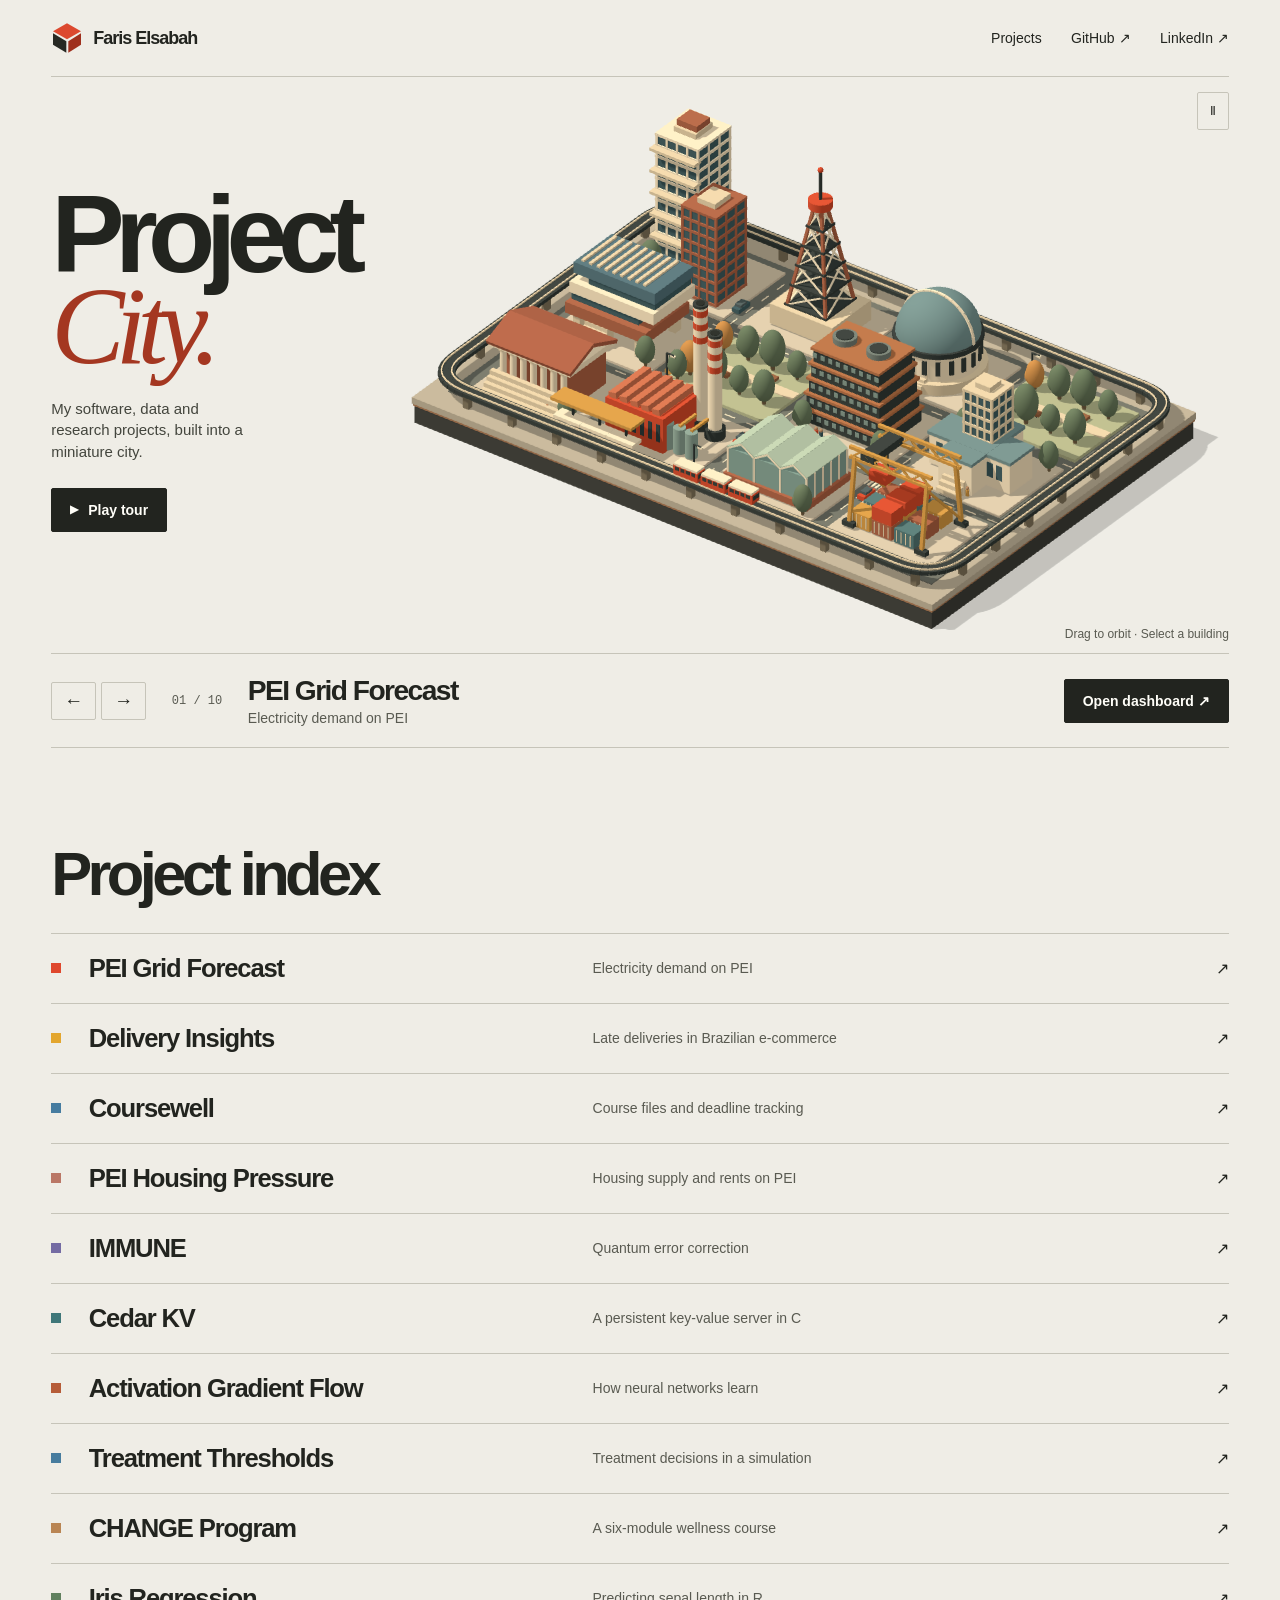
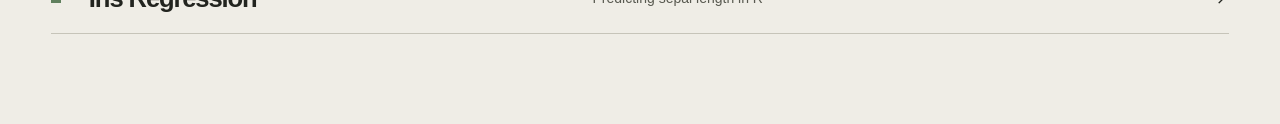
==== commit c7e98284: "Streamline project navigation and remove redundant film actions" ====
--- a/index.html
+++ b/index.html
@@ -10,12 +10,12 @@
   <meta property="og:image" content="https://fbelsabah.github.io/city/city-model.webp">
   <link rel="canonical" href="https://fbelsabah.github.io/">
   <link rel="icon" href="/city/mark.svg" type="image/svg+xml">
-  <link rel="stylesheet" href="/city/city.css">
-  <script type="module" src="/city/view.js"></script>
+  <link rel="stylesheet" href="/city/city.css?rev=2">
+  <script type="module" src="/city/view.js?rev=2"></script>
 </head>
 <body>
   <a class="skip" href="#work">Skip to project index</a>
-  <header class="mast"><a class="signature" href="/"><img src="/city/mark.svg" width="32" height="32" alt="">Faris Elsabah</a>
+  <header class="mast"><span class="signature"><img src="/city/mark.svg" width="32" height="32" alt="">Faris Elsabah</span>
     <nav aria-label="Main navigation"><a href="#work">Projects</a><a href="https://github.com/FBELSABAH">GitHub ↗</a><a href="https://www.linkedin.com/in/fariselsabah/">LinkedIn ↗</a></nav>
   </header>
   <main>
@@ -23,65 +23,53 @@
       <div class="intro"><h1 id="title">Project<br><i>City.</i></h1>
         <p>My software, data and research projects, built into a miniature city.</p>
         <button id="tour" class="tour" hidden><span aria-hidden="true">▶</span> Play tour</button>
-        <a class="index-jump" href="#work">Project index ↓</a>
       </div>
       <div class="stage-wrap">
         <div id="stage"><img class="poster" src="/city/city-model.webp" alt="A miniature city of ten architectural models connected by an elevated railway." fetchpriority="high">
           <a class="city-tag" hidden></a>
         </div>
-        <div class="tools" hidden><button id="overview">City overview</button><button id="motion" aria-label="Pause city motion" title="Pause city motion">Ⅱ</button></div>
+        <div class="tools" hidden><button id="overview" hidden>City overview</button><button id="motion" aria-label="Pause city motion" title="Pause city motion">Ⅱ</button></div>
         <span class="gesture" hidden>Drag to orbit · Select a building</span>
       </div>
       <div class="selection">
         <div class="pager" hidden><button id="prev" aria-label="Previous project">←</button><button id="next" aria-label="Next project">→</button></div>
         <span class="counter" id="counter">01 / 10</span>
         <div class="selected-copy" aria-live="polite"><h2 id="selected-name">PEI Grid Forecast</h2><p id="selected-subject">Electricity demand on PEI</p></div>
-        <div class="routes"><a id="film" href="/grid.html#film">Watch film</a><a class="open" id="open" href="/grid.html#study-views">Open dashboard ↗</a></div>
+        <a class="open" id="open" href="/grid.html#study-views">Open dashboard ↗</a>
       </div>
     </section>
     <section id="work" aria-labelledby="work-title"><h2 id="work-title">Project index</h2><ul class="directory">
         <li data-id="grid" data-action="Open dashboard" style="--swatch:#df482d">
           <a class="entry" href="/grid.html#study-views"><span class="tile" aria-hidden="true"></span><strong>PEI Grid Forecast</strong><span class="subject">Electricity demand on PEI</span><span aria-hidden="true">↗</span></a>
-          <a class="source" href="https://github.com/FBELSABAH/pei-grid-forecast" aria-label="PEI Grid Forecast source code">Code</a>
         </li>
         <li data-id="delivery" data-action="See the analysis" style="--swatch:#e3a62e">
           <a class="entry" href="/delivery.html"><span class="tile" aria-hidden="true"></span><strong>Delivery Insights</strong><span class="subject">Late deliveries in Brazilian e-commerce</span><span aria-hidden="true">↗</span></a>
-          <a class="source" href="https://github.com/FBELSABAH/delivery-insights" aria-label="Delivery Insights source code">Code</a>
         </li>
         <li data-id="coursewell" data-action="Try the demo" style="--swatch:#467ca0">
           <a class="entry" href="/coursewell.html"><span class="tile" aria-hidden="true"></span><strong>Coursewell</strong><span class="subject">Course files and deadline tracking</span><span aria-hidden="true">↗</span></a>
-          <a class="source" href="https://github.com/FBELSABAH/coursewell" aria-label="Coursewell source code">Code</a>
         </li>
         <li data-id="housing" data-action="Open dashboard" style="--swatch:#ba7766">
           <a class="entry" href="/housing.html"><span class="tile" aria-hidden="true"></span><strong>PEI Housing Pressure</strong><span class="subject">Housing supply and rents on PEI</span><span aria-hidden="true">↗</span></a>
-          <a class="source" href="https://github.com/FBELSABAH/pei-housing-pressure" aria-label="PEI Housing Pressure source code">Code</a>
         </li>
         <li data-id="immune" data-action="Explore the results" style="--swatch:#746ba3">
           <a class="entry" href="/immune.html"><span class="tile" aria-hidden="true"></span><strong>IMMUNE</strong><span class="subject">Quantum error correction</span><span aria-hidden="true">↗</span></a>
-          <a class="source" href="https://github.com/FBELSABAH/immune" aria-label="IMMUNE source code">Code</a>
         </li>
         <li data-id="cedar" data-action="Watch the replay" style="--swatch:#3f7779">
           <a class="entry" href="/cedar.html"><span class="tile" aria-hidden="true"></span><strong>Cedar KV</strong><span class="subject">A persistent key-value server in C</span><span aria-hidden="true">↗</span></a>
-          <a class="source" href="https://github.com/FBELSABAH/cedar-kv" aria-label="Cedar KV source code">Code</a>
         </li>
         <li data-id="activation" data-action="Explore the figures" style="--swatch:#b65c38">
           <a class="entry" href="/activation.html"><span class="tile" aria-hidden="true"></span><strong>Activation Gradient Flow</strong><span class="subject">How neural networks learn</span><span aria-hidden="true">↗</span></a>
-          <a class="source" href="https://github.com/MBELSABAH/activation-gradient-flow" aria-label="Activation Gradient Flow source code">Code</a>
         </li>
         <li data-id="thresholds" data-action="Explore the results" style="--swatch:#477c9e">
           <a class="entry" href="/thresholds.html"><span class="tile" aria-hidden="true"></span><strong>Treatment Thresholds</strong><span class="subject">Treatment decisions in a simulation</span><span aria-hidden="true">↗</span></a>
-          <a class="source" href="https://github.com/FBELSABAH/healthcare-treatment-threshold-simulation" aria-label="Treatment Thresholds source code">Code</a>
         </li>
         <li data-id="change" data-action="Open the course" style="--swatch:#b98553">
           <a class="entry" href="/change.html#course"><span class="tile" aria-hidden="true"></span><strong>CHANGE Program</strong><span class="subject">A six-module wellness course</span><span aria-hidden="true">↗</span></a>
-          <a class="source" href="https://github.com/FBELSABAH/Change-program-design-sample" aria-label="CHANGE Program source code">Code</a>
         </li>
         <li data-id="iris" data-action="Read the findings" style="--swatch:#60805e">
           <a class="entry" href="/iris.html"><span class="tile" aria-hidden="true"></span><strong>Iris Regression</strong><span class="subject">Predicting sepal length in R</span><span aria-hidden="true">↗</span></a>
-          <a class="source" href="https://github.com/FBELSABAH/Modeling-Sepal-Length-in-Iris-Flowers-Using-Multiple-Linear-Regression" aria-label="Iris Regression source code">Code</a>
         </li>
       </ul></section>
   </main>
-  <footer><span>Faris Elsabah</span><a href="#title">Back to city ↑</a></footer>
 </body>
 </html>
--- a/city/city.css
+++ b/city/city.css
@@ -7,11 +7,11 @@
 button:focus-visible,a:focus-visible,canvas:focus-visible { outline:3px solid #ab462d; outline-offset:4px; }
 .skip { position:absolute; top:-70px; z-index:9; background:white; padding:12px; }
 .skip:focus { top:4px; }
-.mast,main,footer { width:min(1660px,100%); margin:auto; padding-inline:clamp(18px,4vw,75px); }
+.mast,main { width:min(1660px,100%); margin:auto; padding-inline:clamp(18px,4vw,75px); }
 .mast { display:flex; justify-content:space-between; align-items:center; height:76px; gap:16px; }
 .mast .signature { display:flex; gap:10px; align-items:center; font-weight:720; font-size:18px; letter-spacing:-.055em; }
 .mast nav { display:flex; gap:clamp(12px,2.3vw,38px); font-size:14px; }
-.mast nav a:hover,.index-jump:hover,.source:hover,#film:hover,footer a:hover { text-decoration:underline; text-underline-offset:4px; }
+.mast nav a:hover { color:var(--red); }
 .exhibit { display:grid; grid-template-columns:29% minmax(0,1fr); position:relative; border-top:1px solid var(--rule); }
 .intro { align-self:center; position:relative; z-index:1; padding:26px 0 36px; }
 h1,h2,p { margin:0; }
@@ -22,7 +22,7 @@
 .tour:hover,.open:hover { background:#494b40; }
 .tour { white-space:nowrap; }
 .tour span { font-size:11px; }
-.index-jump { display:inline-flex; align-items:center; min-height:44px; font-size:13px; margin:0 12px; }
+
 .stage-wrap { position:relative; min-width:0; height:clamp(430px,64svh,740px); }
 #stage { position:absolute; inset:0 -2vw 0 -3vw; }
 .poster, #stage canvas { width:100%; height:100%; display:block; }
@@ -41,7 +41,7 @@
 .counter { font:12px ui-monospace,monospace; color:var(--muted); white-space:nowrap; }
 .selected-copy h2 { font-size:clamp(21px,2.2vw,36px); line-height:1.15; letter-spacing:-.055em; font-weight:595; }
 .selected-copy p { margin-top:3px; color:var(--muted); font-size:14px; }
-.routes { margin-left:auto; display:flex; align-items:center; gap:20px; font-size:13px; }
+.selection .open { margin-left:auto; }
 #work { padding:clamp(38px,7vw,100px) 0; scroll-margin-top:15px; }
 #work h2 { font-size:clamp(36px,4.8vw,78px); letter-spacing:-.075em; font-weight:550; margin:0 0 24px; }
 .directory { padding:0; margin:0; list-style:none; border-top:1px solid var(--rule); }
@@ -49,10 +49,10 @@
 .entry { flex:1; min-width:0; display:grid; grid-template-columns:12px minmax(180px,.8fr) 1fr auto; align-items:center; gap:clamp(12px,2vw,34px); padding:20px 0; }
 .entry strong { font-size:clamp(19px,2vw,31px); font-weight:550; letter-spacing:-.045em; }
 .tile { width:10px; height:10px; background:var(--swatch); }
-.subject,.source { color:var(--muted); font-size:14px; }
+.subject { color:var(--muted); font-size:14px; }
 .entry:hover strong { color:var(--red); }
-.source { padding:15px 4px; text-decoration:underline; text-underline-offset:4px; }
-footer { display:flex; justify-content:space-between; padding-block:0 32px; color:var(--muted); font-size:14px; }
+
+
 @media(max-width:780px) {
   .mast { height:59px; }
   .mast nav { font-size:12px; }
@@ -62,7 +62,7 @@
   h1 br { display:none; }
   h1 i { margin-left:.13em; }
   .intro p { grid-column:1/-1; grid-row:2; margin:12px 0 0; max-width:47ch; font-size:14px; }
-  .intro .index-jump { display:none; }
+
   .tour { padding:10px 12px; }
   .stage-wrap { height:clamp(290px,72vw,475px); }
   #stage { inset:0 -12px; }
@@ -74,7 +74,7 @@
   .selected-copy { grid-row:1; grid-column:2; }
   .pager { grid-row:1; grid-column:3; }
   .pager button { min-width:32px; padding:0 7px; }
-  .routes { grid-column:2/-1; flex-direction:row-reverse; justify-content:flex-end; margin:0; gap:15px; }
+  .selection .open { grid-column:2/-1; justify-self:start; margin:0; }
   .selected-copy p { font-size:13px; }
   .entry { grid-template-columns:10px 1fr auto; gap:4px 12px; padding:16px 0; }
   .entry .subject { grid-column:2; grid-row:2; font-size:13px; }
@@ -86,7 +86,7 @@
   .mast nav { gap:9px; }
   .counter { display:none; }
   .selection { grid-template-columns:1fr auto; }
-  .selected-copy,.routes { grid-column:1; }
+  .selected-copy,.selection .open { grid-column:1; }
   .pager { grid-column:2; }
 }
 @media(prefers-reduced-motion:no-preference) {
